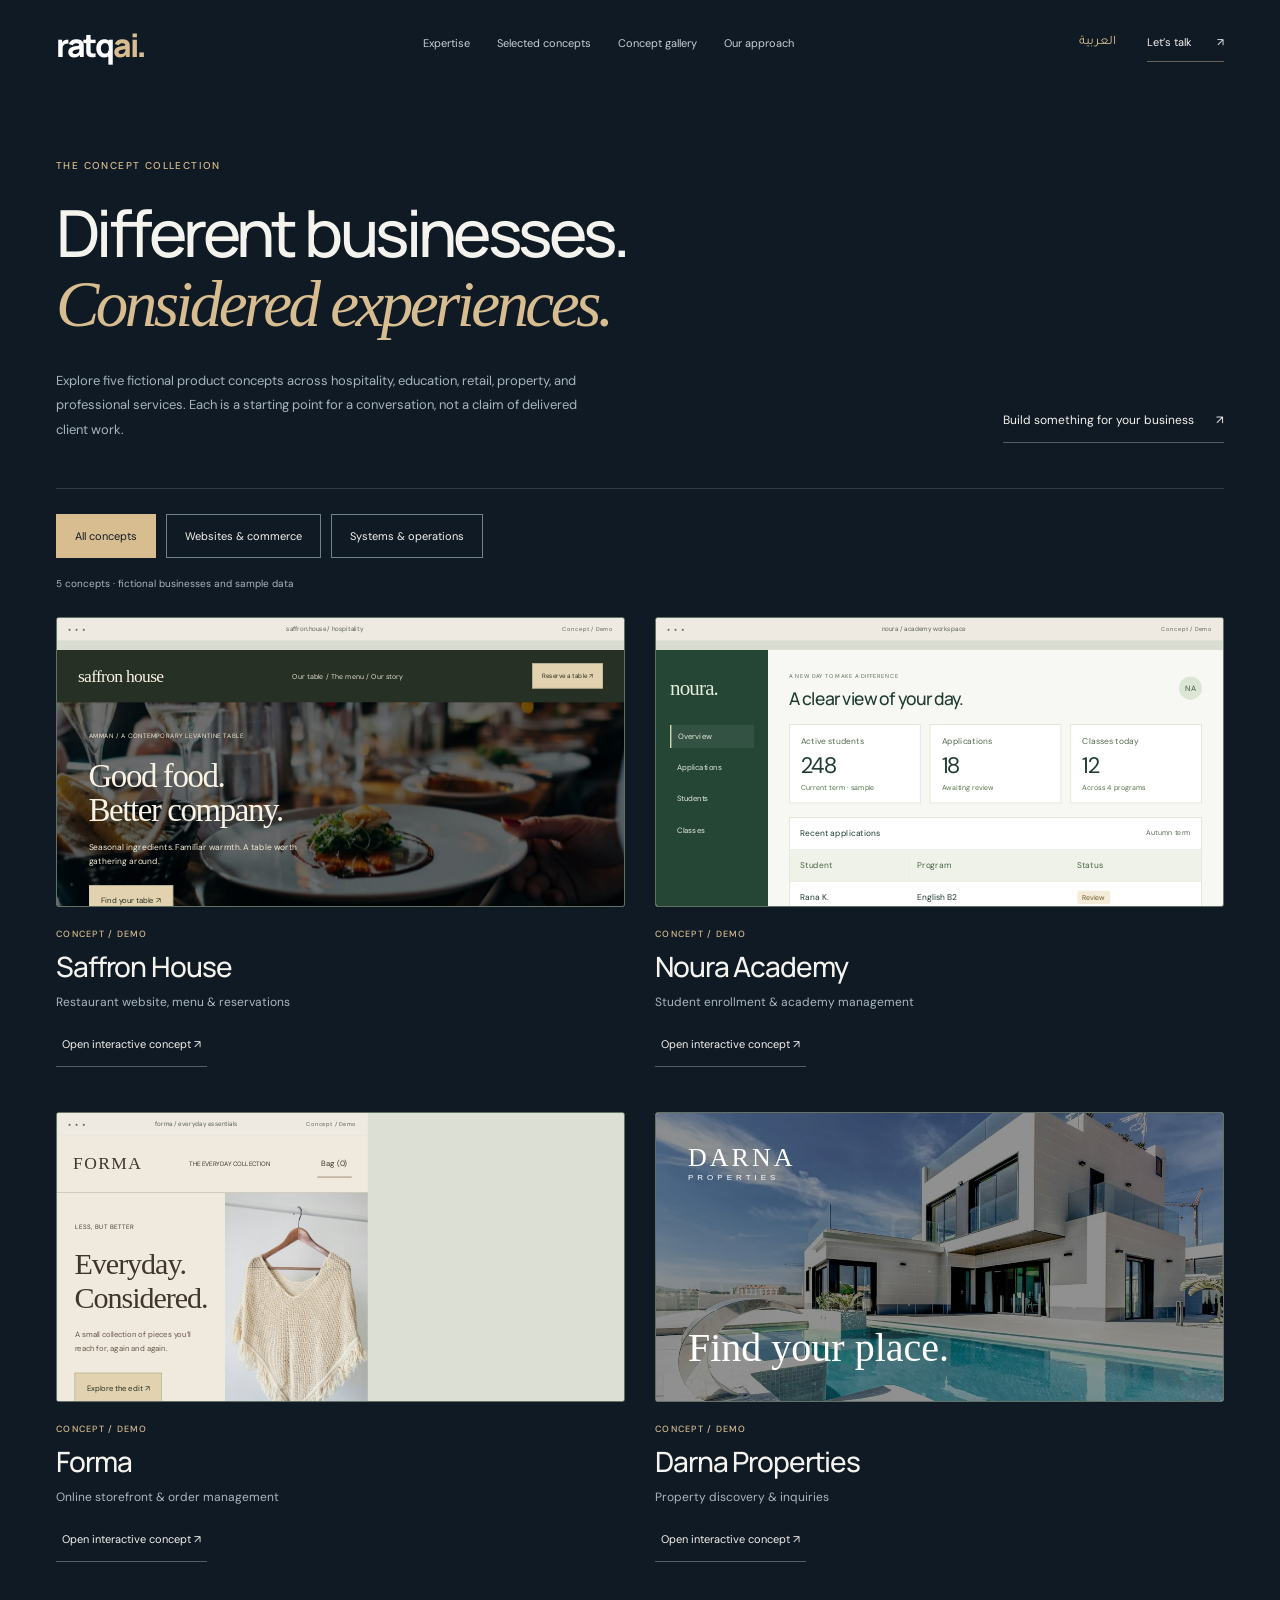
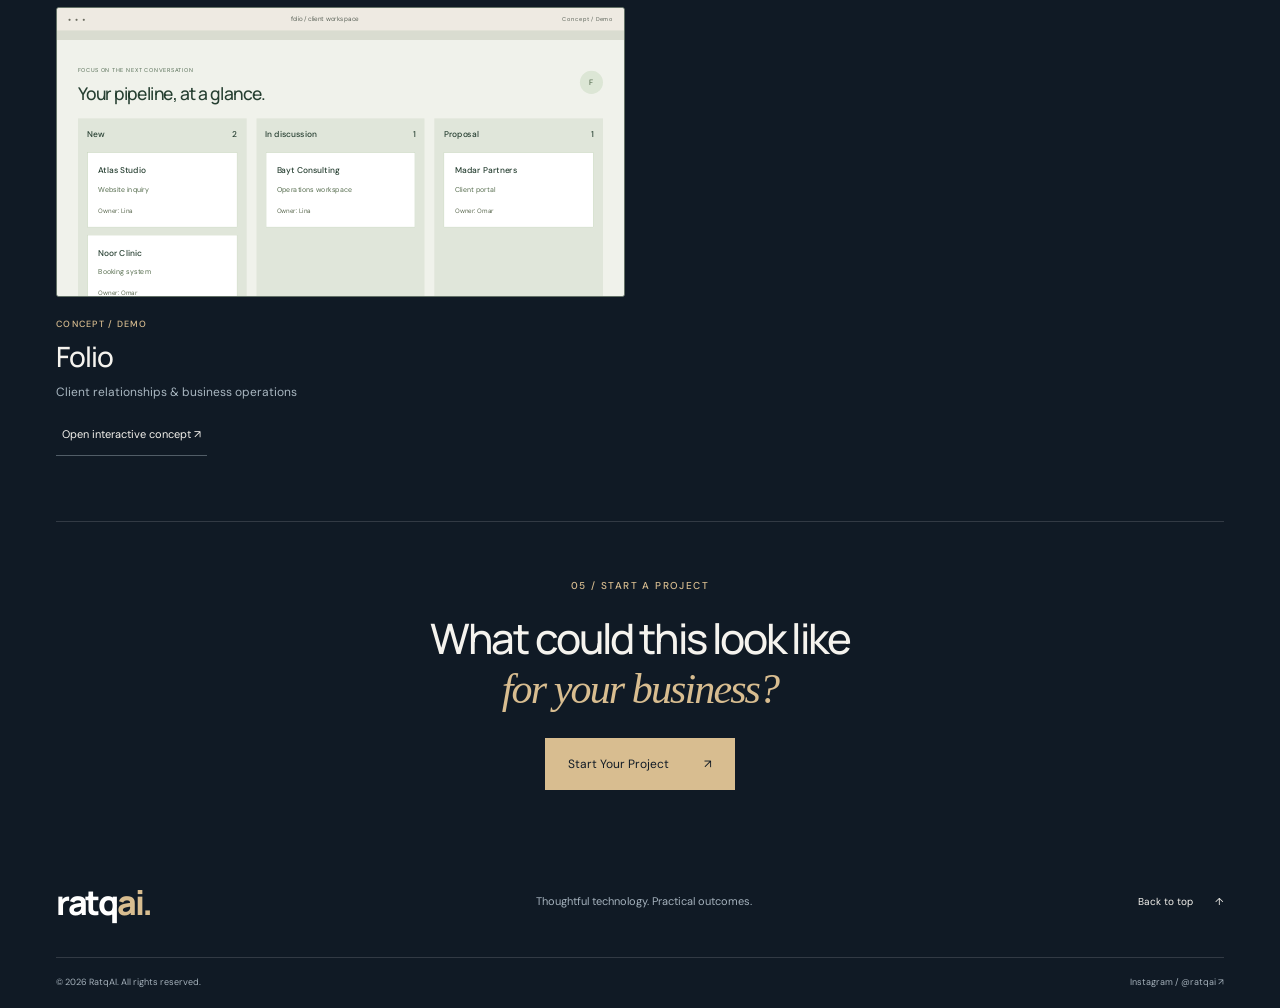
==== concepts.html @ 180bcaa7 "Refine V2 art direction with curated homepage and separate concept gallery" ====
<!doctype html>
<html lang="en">
  <head>
    <meta charset="utf-8" />
    <meta name="viewport" content="width=device-width, initial-scale=1" />
    <meta name="theme-color" content="#101a25" />
    <meta
      name="description"
      content="RatqAI is a digital solutions studio offering custom software development, professional websites, business workflow automation, and technology consulting."
    />
    <title>Concept Gallery | RatqAI</title>
    <meta name="robots" content="index, follow" />
    <link rel="canonical" href="https://ratqai.com/concepts.html" />
    <meta property="og:type" content="website" />
    <meta property="og:site_name" content="RatqAI" />
    <meta property="og:url" content="https://ratqai.com/concepts.html" />
    <meta
      property="og:title"
      content="RatqAI | Websites, Custom Software &amp; AI Automation"
    />
    <meta
      property="og:description"
      content="RatqAI is a digital solutions studio offering custom software development, professional websites, business workflow automation, and technology consulting."
    />
    <meta property="og:locale" content="en_US" />
    <meta name="twitter:card" content="summary" />
    <meta
      name="twitter:title"
      content="RatqAI | Websites, Custom Software &amp; AI Automation"
    />
    <meta
      name="twitter:description"
      content="RatqAI is a digital solutions studio offering custom software development, professional websites, business workflow automation, and technology consulting."
    />
    <script type="application/ld+json">
      {
        "@context": "https://schema.org",
        "@type": "Organization",
        "@id": "https://ratqai.com/#organization",
        "name": "RatqAI",
        "email": "hello@ratqai.com",
        "sameAs": ["https://www.instagram.com/ratqai/"],
        "url": "https://ratqai.com/",
        "description": "RatqAI is a digital solutions studio offering custom software development, professional websites, business workflow automation, and technology consulting."
      }
    </script>
    <link rel="icon" href="favicon.svg" type="image/svg+xml" />
    <link rel="preconnect" href="https://fonts.googleapis.com" />
    <link rel="preconnect" href="https://fonts.gstatic.com" crossorigin />
    <link rel="stylesheet" href="styles.css?v=30" />
  </head>
  <body data-page="concepts">
    <a class="skip-link" href="#main" data-i18n="skip">Skip to content</a>
    <header class="site-header">
      <div class="shell nav-wrap">
        <a class="wordmark" href="./" aria-label="RatqAI home" dir="ltr"
          >ratq<span>ai</span><b>.</b></a
        >
        <nav id="navigation" aria-label="Main navigation">
          <a href="./#services" data-i18n="navServices">Expertise</a
          ><a href="./#work" data-i18n="navWork">Selected concepts</a
          ><a href="concepts.html" data-i18n="navPortfolio">Concept gallery</a
          ><a href="./#approach" data-i18n="navApproach">Our approach</a>
        </nav>
        <div class="nav-actions">
          <button
            id="langToggle"
            class="language"
            type="button"
            aria-label="Switch to Arabic"
          >
            العربية</button
          ><a href="./#contact" class="nav-contact"
            ><span data-i18n="navContact">Let’s talk</span
            ><span aria-hidden="true">↗</span></a
          ><button
            id="menu-toggle"
            class="menu-toggle"
            aria-label="Toggle navigation"
            aria-expanded="false"
            aria-controls="navigation"
          >
            <span></span><span></span>
          </button>
        </div>
      </div>
    </header>
    <main id="main">
      <section class="gallery-intro shell">
        <p class="eyebrow" data-i18n="galleryLabel">THE CONCEPT COLLECTION</p>
        <h1 data-i18n="galleryTitle">
          Different businesses.<br /><em>Considered experiences.</em>
        </h1>
        <div class="gallery-intro-bottom">
          <p data-i18n="galleryCopy">
            Explore five fictional product concepts across hospitality,
            education, retail, property, and professional services. Each is a
            starting point for a conversation, not a claim of delivered client
            work.
          </p>
          <a href="./#contact" class="text-link"
            ><span data-i18n="galleryCTA"
              >Build something for your business</span
            >
            ↗</a
          >
        </div>
      </section>
      <section class="gallery-section shell">
        <div class="gallery-filters" role="group" aria-label="Filter concepts">
          <button
            class="active"
            data-gallery-filter="all"
            aria-pressed="true"
            data-i18n="filterAll"
          >
            All concepts</button
          ><button
            data-gallery-filter="websites"
            aria-pressed="false"
            data-i18n="filterWeb"
          >
            Websites & commerce</button
          ><button
            data-gallery-filter="systems"
            aria-pressed="false"
            data-i18n="filterSystems"
          >
            Systems & operations
          </button>
        </div>
        <p id="gallery-count" class="gallery-count" role="status"></p>
        <div id="concept-grid" class="concept-grid"></div>
      </section>
      <section class="gallery-contact shell">
        <p class="eyebrow" data-i18n="contactLabel">START A PROJECT</p>
        <h2 data-i18n="galleryEnd">
          What could this look like<br /><em>for your business?</em>
        </h2>
        <a class="button gold" href="./#contact"
          ><span data-i18n="heroCTA">Start Your Project</span> ↗</a
        >
      </section>
    </main>
    <footer class="footer shell">
      <div class="footer-top">
        <a class="wordmark" href="./" aria-label="RatqAI home" dir="ltr"
          >ratq<span>ai</span><b>.</b></a
        >
        <p data-i18n="footerLine">Thoughtful technology. Practical outcomes.</p>
        <a href="#main" class="text-link"
          ><span data-i18n="backTop">Back to top</span> ↑</a
        >
      </div>
      <div class="footer-bottom">
        <span
          >© <span id="year"></span> RatqAI.
          <span data-i18n="rights">All rights reserved.</span></span
        ><a
          href="https://www.instagram.com/ratqai/"
          target="_blank"
          rel="noopener noreferrer"
          dir="ltr"
          >Instagram / @ratqai ↗</a
        >
      </div>
    </footer>
    <dialog id="demo-dialog" aria-labelledby="demo-title">
      <div class="dialog-top">
        <div>
          <span class="eyebrow" data-i18n="concept">Concept / Demo</span>
          <h2 id="demo-title"></h2>
        </div>
        <button id="close-demo" class="close-demo" aria-label="Close preview">
          ×
        </button>
      </div>
      <p class="demo-notice" data-i18n="demoNotice">
        Fictional interactive preview. Nothing is sent, booked, or purchased.
      </p>
      <div id="demo-content"></div>
    </dialog>
    <div class="toast" id="toast" role="status" hidden></div>
    <script src="script.js?v=30"></script>
  </body>
</html>
---- styles.css ----
@import url("https://fonts.googleapis.com/css2?family=DM+Sans:wght@400;500;600;700&family=Manrope:wght@400;500;600;700;800&family=Tajawal:wght@400;500;600;700;800&display=swap");
:root {
  --navy: #101a25;
  --gold: #d8bd90;
  --paper: #f5f3ee;
  --ink: #23312f;
  --line: #ffffff24;
  --serif: Georgia, "Times New Roman", serif;
}
* {
  box-sizing: border-box;
}
html {
  scroll-behavior: smooth;
  scroll-padding-top: 90px;
}
body {
  margin: 0;
  background: var(--navy);
  color: var(--paper);
  font:
    14px/1.7 "DM Sans",
    Arial,
    sans-serif;
}
body.dialog-open {
  overflow: hidden;
}
a {
  color: inherit;
  text-decoration: none;
}
button,
input,
textarea,
select {
  font: inherit;
}
button {
  cursor: pointer;
  color: inherit;
  border: 0;
  background: none;
}
button:disabled {
  opacity: 0.65;
  cursor: default;
}
button,
a {
  touch-action: manipulation;
  -webkit-tap-highlight-color: transparent;
}
button:focus-visible,
a:focus-visible,
summary:focus-visible {
  outline: 2px solid var(--gold);
  outline-offset: 5px;
}
input:focus-visible,
textarea:focus-visible,
select:focus-visible {
  outline: 2px solid var(--gold);
  outline-offset: 3px;
}
img {
  display: block;
  width: 100%;
  object-fit: cover;
}
h1,
h2,
h3,
h4,
p {
  margin: 0;
}
h1,
h2,
h3 {
  font-family: Manrope, Arial, sans-serif;
  letter-spacing: -0.045em;
  font-weight: 500;
  line-height: 1.15;
}
em {
  font-family: var(--serif);
  font-weight: 400;
  color: var(--gold);
}
.shell {
  width: min(1280px, calc(100% - 112px));
  margin-inline: auto;
}
.eyebrow {
  display: block;
  font-size: 10px;
  letter-spacing: 0.14em;
  font-weight: 500;
  text-transform: uppercase;
  color: var(--gold);
}
.micro,
.sample-micro {
  font-size: 10px;
  letter-spacing: 0.09em;
  text-transform: uppercase;
}
.button {
  min-height: 52px;
  padding: 15px 22px;
  display: inline-flex;
  align-items: center;
  justify-content: space-between;
  gap: 35px;
  font-size: 12px;
  border: 1px solid transparent;
  transition:
    transform 0.3s,
    background 0.3s,
    color 0.3s;
}
.button:hover {
  transform: translateY(-2px);
}
.gold {
  background: var(--gold);
  color: var(--navy);
}
.gold:hover {
  background: #e8cfa5;
}
.outline-dark {
  border-color: #8a9289;
  color: #27362e;
}
.outline-dark:hover {
  background: #26372d;
  color: #fff;
}
.text-link {
  font-size: 12px;
  display: inline-flex;
  gap: 22px;
  align-items: center;
  border-bottom: 1px solid #a4b1ba70;
  padding-block: 10px;
  min-height: 44px;
  transition: gap 0.25s;
}
.text-link:hover {
  gap: 30px;
}
.skip-link {
  position: fixed;
  inset: 8px auto auto 10px;
  transform: translateY(-200%);
  z-index: 1000;
  background: var(--gold);
  color: var(--navy);
  padding: 10px;
}
.skip-link:focus {
  transform: none;
}
[hidden] {
  display: none !important;
}
.site-header {
  position: sticky;
  top: 0;
  z-index: 30;
  background: var(--navy);
  border-bottom: 1px solid transparent;
  transition: border-color 0.3s;
}
.scrolled .site-header {
  border-color: var(--line);
}
.nav-wrap {
  height: 86px;
  display: flex;
  align-items: center;
  justify-content: space-between;
  gap: 28px;
}
.wordmark {
  font:
    800 32px/1 Manrope,
    sans-serif;
  letter-spacing: -2.3px;
  color: #fff;
  white-space: nowrap;
}
.wordmark span,
.wordmark b {
  color: var(--gold);
}
.wordmark b {
  font-size: 37px;
}
nav {
  display: flex;
  align-items: center;
  gap: 27px;
}
nav a {
  font-size: 11px;
  min-height: 44px;
  display: flex;
  align-items: center;
  color: #c8d0d5;
  transition: color 0.2s;
}
nav a:hover {
  color: var(--gold);
}
.nav-actions {
  display: flex;
  align-items: center;
  gap: 25px;
}
.language {
  font-family: Tajawal, Arial, sans-serif;
  font-size: 13px;
  color: var(--gold);
  min-height: 44px;
}
.nav-contact {
  font-size: 11px;
  border-bottom: 1px solid #d8bd9070;
  display: flex;
  gap: 25px;
  align-items: center;
  padding-block: 9px;
}
.menu-toggle {
  display: none;
}
.hero {
  padding-top: 62px;
  display: grid;
  grid-template-columns: 1.18fr 1fr;
  gap: 45px;
  align-items: center;
}
.hero-copy {
  padding-bottom: 38px;
}
h1 {
  font-size: clamp(52px, 5.15vw, 80px);
  line-height: 1.06;
  letter-spacing: -0.055em;
}
.hero h1 {
  margin-block: 26px 27px;
}
.hero h1 em {
  letter-spacing: -0.04em;
}
.hero-description {
  max-width: 465px;
  color: #aebac3;
  font-size: 14px;
  line-height: 1.85;
}
.hero-actions {
  display: flex;
  align-items: center;
  gap: 26px;
  margin-top: 26px;
}
.hero-art {
  padding-top: 35px;
  animation: art-entry 1s 0.15s both;
}
.art-heading {
  display: flex;
  align-items: center;
  justify-content: space-between;
  gap: 20px;
  margin-bottom: 17px;
  font-size: 8px;
  letter-spacing: 0.13em;
  color: #abb6bd;
}
.sample-label {
  font-size: 9px;
  letter-spacing: 0;
  text-transform: none;
  border: 1px solid #8a9aa74a;
  padding: 3px 7px;
  white-space: nowrap;
}
.craft-browser {
  background: #eceee8;
  color: #21362d;
  border: 1px solid #51635f;
  border-radius: 7px;
  overflow: hidden;
  box-shadow: 0 28px 60px #0003;
  transform: perspective(1600px) rotateY(-4deg);
}
.craft-toolbar {
  display: flex;
  align-items: center;
  gap: 15px;
  padding: 16px 20px;
  border-bottom: 1px solid #cdd3c7;
  background: #f3f4ef;
}
.craft-toolbar > b {
  font-size: 16px;
  letter-spacing: -0.6px;
  margin-inline-end: auto;
}
.craft-toolbar > b span {
  font-size: 11px;
  font-weight: 400;
  color: #52644e;
  letter-spacing: 0;
}
.review-status {
  font-size: 9px;
  border: 1px solid #a9b7a6;
  border-radius: 20px;
  padding: 4px 9px;
}
.small-avatar {
  background: #dbe3d4;
  border-radius: 50%;
  width: 25px;
  height: 25px;
  display: grid;
  place-items: center;
  font-size: 10px;
}
.review-title {
  padding: 24px 24px 21px;
  display: flex;
  align-items: center;
  justify-content: space-between;
  gap: 10px;
}
.review-title .micro {
  font-size: 8px;
  color: #5c6e5b;
}
.review-title h2 {
  font-size: 22px;
  letter-spacing: -0.04em;
  margin-top: 7px;
}
.review-count {
  font-size: 9px;
  color: #5c6e5b;
}
.review-screen {
  margin-inline: 24px;
  background: #e5e0d5;
  border: 1px solid #c3c6b8;
}
.store-nav {
  display: flex;
  justify-content: space-between;
  align-items: center;
  padding: 12px 17px;
  border-bottom: 1px solid #c9c6b9;
  font-size: 7px;
  color: #5c574f;
}
.store-nav b {
  font-family: var(--serif);
  font-size: 19px;
  letter-spacing: 2px;
  font-weight: 400;
}
.store-composition {
  display: grid;
  grid-template-columns: 1fr 1fr;
  min-height: 250px;
}
.store-composition > div {
  padding: 30px 20px;
  display: flex;
  flex-direction: column;
  align-items: start;
}
.store-composition .micro {
  font-size: 7px;
  color: #63574d;
}
.store-composition h3 {
  font: 44px/1.08 var(--serif);
  letter-spacing: -2px;
  margin-block: 24px;
  color: #45382c;
}
.store-link {
  font-size: 8px;
  margin-top: auto;
  color: #5c5147;
}
.store-composition img {
  height: 100%;
  max-height: 300px;
  object-position: 45% center;
}
.review-footer {
  padding: 20px 24px;
  display: flex;
  justify-content: space-between;
  align-items: center;
  gap: 15px;
  font-size: 9px;
  color: #566c56;
}
.review-footer > div {
  display: flex;
  align-items: center;
  gap: 7px;
}
.review-footer .micro {
  font-size: 7px;
}
.review-dot {
  height: 5px;
  width: 5px;
  border-radius: 50%;
  background: #647b56;
}
.art-caption {
  text-align: end;
  font-size: 9px;
  color: #a2afb9;
  margin-top: 18px;
}
.hero-bottom {
  grid-column: 1/-1;
  border-top: 1px solid var(--line);
  display: flex;
  justify-content: space-between;
  gap: 25px;
  font-size: 10px;
  color: #9baab5;
  padding-block: 20px;
  margin-top: 20px;
}
.hero-bottom > span:last-child {
  font-size: 9px;
  letter-spacing: 0.08em;
}
.expertise-section {
  padding-block: 85px 95px;
  display: grid;
  grid-template-columns: 0.85fr 1.25fr;
  gap: 130px;
}
.expertise-intro h2 {
  font-size: 48px;
  margin-block: 23px;
}
.expertise-intro > p:not(.eyebrow) {
  font-size: 13px;
  color: #a4b1ba;
  max-width: 315px;
  line-height: 1.85;
}
.expertise-note {
  font-size: 10px;
  color: #93a3af;
  display: block;
  max-width: 260px;
  margin-top: 35px;
  border-inline-start: 1px solid #967e55;
  padding-inline-start: 16px;
}
.service-list {
  border-top: 1px solid var(--line);
}
.expertise-item {
  border-bottom: 1px solid var(--line);
}
.expertise-item summary {
  list-style: none;
  display: grid;
  grid-template-columns: 38px 1fr 24px;
  gap: 12px;
  align-items: center;
  padding-block: 22px;
  cursor: pointer;
  transition: color 0.2s;
  min-height: 72px;
}
.expertise-item summary::-webkit-details-marker {
  display: none;
}
.expertise-item summary:hover {
  color: var(--gold);
}
.expertise-item h3 {
  font-size: 19px;
  line-height: 1.4;
  letter-spacing: -0.025em;
}
.service-index {
  font-size: 10px;
  color: #a0adba;
}
.detail-sign {
  font-size: 20px;
  color: var(--gold);
  justify-self: end;
  transition: transform 0.3s;
}
.expertise-item[open] .detail-sign {
  transform: rotate(45deg);
}
.expertise-item > p {
  padding: 0 36px 23px 50px;
  font-size: 12px;
  line-height: 1.8;
  max-width: 520px;
  color: #abb8c1;
}
.selected-section {
  background: var(--paper);
  color: var(--ink);
  padding-block: 80px 55px;
}
.selected-section .eyebrow {
  color: #7d6241;
}
.selected-section em {
  color: #927448;
}
.section-heading {
  display: grid;
  grid-template-columns: 1.2fr 1fr;
  gap: 90px;
  align-items: end;
  margin-bottom: 45px;
}
.section-heading h2 {
  font-size: 51px;
  margin-top: 20px;
}
.heading-note {
  max-width: 360px;
  justify-self: end;
  color: #5a6964;
  font-size: 12px;
  line-height: 1.85;
}
.disclosure {
  font-size: 10px;
  color: #5d6b64;
  display: block;
  line-height: 1.7;
  margin-top: 16px;
}
.case-story {
  margin-bottom: 45px;
}
.case-display {
  padding: 30px 42px;
  background: #ddd9ce;
  overflow: hidden;
  border: 1px solid #d1cec3;
}
.dining-display {
  background: #ded8ca;
}
.case-display > .demo-browser {
  border-radius: 5px 5px 0 0;
}
.case-caption {
  display: grid;
  grid-template-columns: 1fr 1fr auto;
  gap: 45px;
  align-items: center;
  padding-block: 22px 5px;
}
.case-caption h3 {
  font-size: 26px;
  letter-spacing: -0.04em;
  margin-top: 10px;
}
.case-caption .eyebrow {
  font-size: 8px;
}
.case-caption > p {
  font-size: 12px;
  color: #5a6964;
  max-width: 330px;
  line-height: 1.8;
}
.round-link {
  display: flex;
  align-items: center;
  gap: 18px;
  min-height: 44px;
  font-size: 11px;
  white-space: nowrap;
  color: #27372f;
}
.round-link b {
  border: 1px solid #9b9f92;
  border-radius: 50%;
  height: 38px;
  width: 38px;
  display: grid;
  place-items: center;
  font-weight: 400;
  font-size: 17px;
  transition:
    transform 0.3s,
    background 0.3s;
}
.round-link:hover b {
  transform: rotate(45deg);
  background: #26382e;
  color: #fff;
}
.academy-display {
  background: #dce4dc;
}
.portfolio-bridge {
  border-top: 1px solid #c2c8bd;
  display: grid;
  grid-template-columns: 1fr auto;
  align-items: center;
  gap: 20px;
  padding-top: 30px;
  margin-top: 15px;
}
.portfolio-bridge > p {
  font-family: Manrope, sans-serif;
  font-size: 23px;
  line-height: 1.4;
  letter-spacing: -0.04em;
}
.portfolio-bridge > span {
  grid-column: 1/-1;
  font-size: 8px;
  letter-spacing: 0.12em;
  color: #596a5d;
  margin-top: 8px;
}
.why-section {
  display: grid;
  grid-template-columns: 1fr 1fr;
  gap: 120px;
  padding-block: 90px 65px;
}
.why-heading h2 {
  font-size: 45px;
  margin-block: 22px;
}
.why-heading > p:not(.eyebrow) {
  font-size: 13px;
  color: #a6b4be;
  max-width: 355px;
  line-height: 1.9;
}
.value-row {
  padding-block: 15px;
  border-bottom: 1px solid var(--line);
}
.value-row:first-child {
  padding-top: 0;
}
.value-row h3 {
  font-size: 17px;
  letter-spacing: -0.02em;
}
.value-row p {
  font-size: 11px;
  color: #a0afba;
  margin-top: 6px;
}
.process-section {
  border-top: 1px solid var(--line);
  padding-block: 35px 70px;
}
.process-heading {
  display: flex;
  align-items: center;
  justify-content: space-between;
  margin-bottom: 28px;
}
.process-heading h2 {
  font-size: 28px;
  letter-spacing: -0.04em;
}
.process-steps {
  display: grid;
  grid-template-columns: repeat(4, 1fr);
  gap: 35px;
}
.process-step {
  border-top: 1px solid #ffffff30;
  padding-top: 15px;
}
.process-step > span {
  font-size: 9px;
  color: var(--gold);
}
.process-step h3 {
  font-size: 22px;
  margin-block: 12px;
}
.process-step p {
  font-size: 11px;
  color: #a0afba;
  line-height: 1.8;
  max-width: 235px;
}
.contact-section {
  padding-block: 75px;
  background: #182530;
}
.contact-layout {
  display: grid;
  grid-template-columns: 1fr 1fr;
  gap: 130px;
}
.contact-copy h2 {
  font-size: 51px;
  margin-block: 25px;
}
.contact-copy > p:not(.eyebrow) {
  font-size: 13px;
  line-height: 1.85;
  color: #b1bec7;
  max-width: 355px;
}
.email-link {
  display: inline-flex;
  align-items: center;
  gap: 35px;
  font-size: 22px;
  letter-spacing: -0.025em;
  border-bottom: 1px solid #d8bd9070;
  padding-block: 10px;
  margin-top: 23px;
}
.email-link span {
  color: var(--gold);
}
.instagram-link {
  display: block;
  font-size: 11px;
  color: #abb9c3;
  margin-top: 20px;
}
.project-form label {
  display: flex;
  flex-direction: column;
  gap: 6px;
  font-size: 10px;
  color: #b7c2c9;
  margin-bottom: 20px;
}
.form-pair {
  display: grid;
  grid-template-columns: 1fr 1fr;
  gap: 25px;
}
.project-form input,
.project-form select,
.project-form textarea {
  font-size: 13px;
  border: 0;
  border-bottom: 1px solid #ffffff50;
  background: none;
  color: #f5f3ee;
  min-width: 0;
  width: 100%;
  border-radius: 0;
  padding: 7px 0 10px;
  resize: vertical;
}
.project-form select option {
  background: var(--navy);
}
.project-form .button {
  width: 100%;
}
.form-note {
  font-size: 10px;
  color: #adbac4;
  line-height: 1.7;
  margin-top: 13px;
}
.project-form #form-status {
  font-size: 12px;
  color: var(--gold);
  margin-top: 15px;
}
.footer-top {
  padding-block: 34px;
  display: flex;
  align-items: center;
  justify-content: space-between;
  gap: 25px;
}
.footer-top .wordmark {
  font-size: 34px;
}
.footer-top p {
  font-size: 11px;
  color: #a5b2bd;
}
.footer-top .text-link {
  font-size: 10px;
  border: 0;
}
.footer-bottom {
  display: flex;
  justify-content: space-between;
  border-top: 1px solid var(--line);
  padding-block: 17px;
  font-size: 9px;
  color: #a5b1bb;
  gap: 25px;
}
.gallery-intro {
  padding-block: 70px 45px;
}
.gallery-intro h1 {
  font-size: 65px;
  margin-block: 25px 30px;
}
.gallery-intro-bottom {
  display: flex;
  justify-content: space-between;
  align-items: flex-end;
  gap: 70px;
}
.gallery-intro-bottom p {
  font-size: 13px;
  color: #a5b4be;
  max-width: 535px;
  line-height: 1.9;
}
.gallery-intro-bottom a {
  white-space: nowrap;
}
.gallery-section {
  padding-bottom: 65px;
}
.gallery-filters {
  display: flex;
  gap: 10px;
  border-top: 1px solid var(--line);
  padding-top: 25px;
  flex-wrap: wrap;
}
.gallery-filters button {
  border: 1px solid #6f808e;
  font-size: 11px;
  padding: 10px 18px;
  min-height: 44px;
}
.gallery-filters button.active {
  background: var(--gold);
  color: var(--navy);
  border-color: var(--gold);
}
.gallery-count {
  font-size: 10px;
  color: #a8b6c0;
  margin-block: 17px 25px;
}
.concept-grid {
  display: grid;
  grid-template-columns: 1fr 1fr;
  gap: 45px 30px;
}
.concept-card {
  min-width: 0;
}
.concept-thumbnail {
  height: 290px;
  overflow: hidden;
  background: #d9dcd0;
  border: 1px solid #637167;
  border-radius: 3px;
  position: relative;
}
.concept-thumbnail > div:not(.gallery-property) {
  transform-origin: top left;
  width: 142.857%;
  transform: scale(0.7);
}
html[dir="rtl"] .concept-thumbnail > div:not(.gallery-property) {
  transform-origin: top right;
}
.concept-thumbnail .saffron-ui {
  height: 420px;
}
.concept-thumbnail .saffron-photo {
  height: 345px;
}
.concept-thumbnail .saffron-title h4 {
  font-size: 47px;
}
.concept-thumbnail .saffron-menu {
  display: none;
}
.concept-thumbnail .noura-ui {
  min-height: 400px;
}
.concept-thumbnail .retail-composition {
  padding: 0;
}
.concept-thumbnail .inventory-ui {
  display: none;
}
.concept-thumbnail .retail-ui {
  min-height: 410px;
}
.concept-thumbnail .retail-body {
  min-height: 350px;
}
.concept-card-caption {
  padding-top: 20px;
}
.concept-card-caption .eyebrow {
  font-size: 9px;
}
.concept-card-caption h2 {
  font-size: 28px;
  margin-top: 8px;
  letter-spacing: -0.04em;
}
.concept-card-caption p {
  font-size: 12px;
  color: #a9b7c1;
  margin-block: 10px;
}
.concept-card-caption button {
  font-size: 11px;
}
.gallery-property {
  height: 100%;
  position: relative;
  color: #fff;
}
.gallery-property img {
  height: 100%;
  filter: brightness(0.62);
}
.gallery-property b {
  position: absolute;
  top: 30px;
  inset-inline-start: 32px;
  font: 26px var(--serif);
  letter-spacing: 3px;
}
.gallery-property b span {
  font: 8px Arial;
  letter-spacing: 4px;
  display: block;
}
.gallery-property p {
  position: absolute;
  bottom: 30px;
  inset-inline-start: 32px;
  font: 40px var(--serif);
}
.gallery-contact {
  text-align: center;
  border-top: 1px solid var(--line);
  padding-block: 55px;
}
.gallery-contact h2 {
  font-size: 42px;
  margin-block: 20px 25px;
}
/* Purposeful, readable product UI. These are concepts, never client claims. */
.demo-browser {
  background: #eeeae2;
  color: #5a6258;
  height: 32px;
  display: flex;
  justify-content: space-between;
  align-items: center;
  gap: 15px;
  padding-inline: 16px;
  font-size: 9px;
}
.window-dots {
  font-size: 7px;
  letter-spacing: 2px;
  color: #6b6c60;
}
.concept-tag {
  font-size: 8px;
  letter-spacing: 0.08em;
}
.saffron-ui {
  background: #263024;
  color: #f9f3e5;
  overflow: hidden;
}
.saffron-site-nav {
  display: flex;
  align-items: center;
  justify-content: space-between;
  gap: 20px;
  padding: 16px 30px;
}
.sample-brand {
  font-family: var(--serif);
  font-size: 25px;
  font-weight: 400;
  letter-spacing: -0.04em;
}
.saffron-site-nav > span {
  font-size: 10px;
  color: #e1dbc9;
}
.sample-button {
  font-size: 11px;
  background: #e2d2af;
  color: #263024;
  border: 1px solid #b4b49d;
  min-height: 44px;
  padding: 11px 17px;
  display: inline-flex;
  align-items: center;
  justify-content: space-between;
  gap: 22px;
}
.saffron-site-nav .sample-button {
  min-height: 36px;
  font-size: 9px;
  padding: 7px 13px;
}
.saffron-photo {
  position: relative;
  height: 365px;
  overflow: hidden;
}
.saffron-photo > img {
  height: 100%;
  filter: brightness(0.43);
  transform: scale(1.06);
  will-change: transform;
}
.saffron-title {
  position: absolute;
  inset: 40px 45px;
  display: flex;
  flex-direction: column;
  align-items: flex-start;
}
.saffron-title .sample-micro {
  font-size: 9px;
  color: #f3e7cd;
}
.saffron-title h4 {
  font: 60px/1.04 var(--serif);
  letter-spacing: -2px;
  margin-block: 25px 18px;
}
.saffron-title p {
  font-size: 11px;
  max-width: 350px;
  line-height: 1.7;
  color: #f3ead6;
}
.saffron-title .sample-button {
  margin-top: auto;
}
.saffron-menu {
  padding: 30px 40px;
  color: #efe7d7;
}
.saffron-menu h4 {
  font: 32px var(--serif);
  margin-block: 8px 20px;
}
.menu-line {
  border-top: 1px solid #c9c7ad55;
  padding-block: 15px;
  display: flex;
  justify-content: space-between;
  gap: 25px;
  font-size: 13px;
}
.menu-line small {
  display: block;
  color: #d0d2bd;
  font-size: 10px;
}
.menu-line > b {
  font-weight: 400;
  color: #ead5ad;
}
.saffron-menu > .sample-button {
  margin-top: 18px;
}
.case-display .saffron-menu {
  display: none;
}
.noura-ui {
  background: #f7f8f3;
  color: #203c32;
  display: grid;
  grid-template-columns: 160px 1fr;
  min-height: 395px;
}
.noura-sidebar {
  display: flex;
  flex-direction: column;
  gap: 12px;
  background: #254535;
  color: #e3ebdb;
  padding: 28px 20px;
  font-size: 11px;
}
.noura-sidebar .sample-brand {
  font-size: 30px;
  margin-bottom: 16px;
}
.sidebar-item {
  padding: 7px 10px;
}
.sidebar-item.selected {
  border-inline-start: 2px solid #d1d8ad;
  background: #ffffff12;
}
.noura-sidebar small {
  font-size: 8px;
  line-height: 1.7;
  margin-top: auto;
  color: #d2ddc8;
}
.noura-main {
  padding: 25px 30px;
  min-width: 0;
}
.workspace-heading {
  display: flex;
  justify-content: space-between;
  align-items: center;
  gap: 20px;
  margin-bottom: 21px;
}
.workspace-heading .sample-micro {
  font-size: 8px;
  color: #556d55;
}
.workspace-heading h4 {
  font:
    500 25px/1.2 Manrope,
    sans-serif;
  letter-spacing: -0.04em;
  margin-top: 7px;
}
.avatar {
  width: 33px;
  height: 33px;
  border-radius: 50%;
  background: #dce6d5;
  color: #425b3d;
  font-size: 11px;
  display: grid;
  place-items: center;
  flex-shrink: 0;
}
.metric-row {
  display: grid;
  grid-template-columns: repeat(3, 1fr);
  gap: 13px;
  margin-bottom: 20px;
}
.metric {
  padding: 13px 16px;
  border: 1px solid #d7dfce;
  background: #fff;
}
.metric > span {
  display: block;
  color: #566b50;
  font-size: 10px;
}
.metric > b {
  font-weight: 400;
  font-size: 30px;
  line-height: 1.5;
  letter-spacing: -1px;
}
.metric > small {
  display: block;
  font-size: 8px;
  color: #527348;
}
.workspace-table {
  background: #fff;
  border: 1px solid #d3dec9;
}
.table-title {
  font-size: 12px;
  display: flex;
  justify-content: space-between;
  gap: 15px;
  padding: 12px 15px;
  border-bottom: 1px solid #d8e2ce;
}
.table-title > span {
  font-size: 10px;
  color: #5a6c51;
}
.sample-table {
  width: 100%;
  border-collapse: collapse;
  text-align: start;
  font-size: 11px;
}
.sample-table th {
  font-weight: 400;
  background: #eef2e9;
  color: #4d6446;
}
.sample-table th,
.sample-table td {
  text-align: start;
  padding: 11px 15px;
  border-bottom: 1px solid #e1e8d8;
}
.sample-table tr:last-child td {
  border: 0;
}
.tag {
  font-size: 9px;
  padding: 3px 7px;
  border-radius: 3px;
  background: #e7efdf;
  color: #405b36;
  white-space: nowrap;
}
.tag.pending {
  background: #f4ecd9;
  color: #6d572b;
}
.retail-composition {
  display: grid;
  grid-template-columns: 1.3fr 1fr;
  gap: 25px;
  padding: 25px;
  background: #dce0d4;
}
.retail-ui {
  background: #f0e9dd;
  color: #40372b;
  min-height: 400px;
}
.retail-nav {
  display: flex;
  justify-content: space-between;
  align-items: center;
  gap: 12px;
  padding: 19px 23px;
  font-size: 9px;
  border-bottom: 1px solid #c5c1b2;
}
.retail-nav .sample-brand {
  letter-spacing: 2px;
}
.retail-nav button {
  font-size: 11px;
  min-height: 40px;
  border-bottom: 1px solid #7a6955;
}
.retail-body {
  display: grid;
  grid-template-columns: 1fr 1fr;
  min-height: 340px;
}
.retail-body > div {
  padding: 35px 25px;
}
.retail-body .sample-micro {
  font-size: 9px;
}
.retail-body h4 {
  font: 43px/1.1 var(--serif);
  letter-spacing: -1.5px;
  margin-block: 20px;
}
.retail-body p {
  font-size: 11px;
  color: #645749;
  line-height: 1.8;
  margin-bottom: 25px;
}
.retail-body img {
  height: 100%;
  min-height: 340px;
}
.inventory-ui {
  background: #f7f8f2;
  color: #2b4130;
  padding: 25px;
}
.inventory-ui .metric-row {
  grid-template-columns: 1fr 1fr;
}
.inventory-row {
  display: flex;
  justify-content: space-between;
  align-items: center;
  gap: 15px;
  padding-block: 15px;
  border-top: 1px solid #ccd7c5;
}
.inventory-row b {
  display: block;
  font-size: 12px;
  font-weight: 500;
}
.inventory-row small {
  font-size: 10px;
  color: #586b51;
}
.stock-bar {
  width: 60px;
  height: 4px;
  background: #d4ddca;
  margin-top: 7px;
}
.stock-bar span {
  display: block;
  height: 100%;
  background: #80966e;
}
.crm-ui {
  background: #f0f2eb;
  color: #263f31;
  padding: 30px;
}
.pipeline {
  display: grid;
  grid-template-columns: repeat(3, 1fr);
  gap: 14px;
}
.pipeline-column {
  padding: 13px;
  background: #e0e6da;
  min-height: 220px;
}
.pipeline-column h5 {
  font-size: 12px;
  display: flex;
  justify-content: space-between;
  font-weight: 500;
  margin: 0 0 15px;
}
.lead-card {
  background: #fff;
  border: 1px solid #cbd7c1;
  padding: 15px;
  margin-bottom: 10px;
}
.lead-card b {
  display: block;
  font-size: 12px;
  font-weight: 500;
}
.lead-card small {
  display: block;
  font-size: 10px;
  color: #566d4e;
  margin-top: 8px;
}
.lead-card > span {
  display: block;
  font-size: 9px;
  color: #5b6950;
  margin-top: 15px;
}
.automation-note {
  display: flex;
  align-items: center;
  gap: 12px;
  padding: 15px;
  border: 1px solid #c4d2b9;
  margin-top: 20px;
  font-size: 11px;
  color: #506643;
  background: #fbfcf7;
}
.automation-note b {
  width: 25px;
  height: 25px;
  border: 1px solid #9cb18f;
  border-radius: 50%;
  display: grid;
  place-items: center;
  font-weight: 400;
  flex-shrink: 0;
}
.automation-note small {
  font-size: 10px;
}
#demo-dialog {
  width: min(1140px, 94vw);
  max-height: 91dvh;
  overflow: auto;
  border: 1px solid #c2c8b7;
  border-radius: 6px;
  padding: 0;
  color: var(--ink);
  background: var(--paper);
  box-shadow: 0 30px 120px #0008;
}
#demo-dialog::backdrop {
  background: #070f17e8;
  backdrop-filter: blur(8px);
}
.dialog-top {
  display: flex;
  justify-content: space-between;
  align-items: center;
  gap: 25px;
  padding: 20px 30px;
  background: var(--paper);
  position: sticky;
  top: 0;
  z-index: 2;
  border-bottom: 1px solid #c8cebf;
}
.dialog-top .eyebrow {
  font-size: 9px;
  color: #6c603e;
}
.dialog-top h2 {
  font-size: 25px;
  margin-top: 6px;
  letter-spacing: -0.03em;
}
.close-demo {
  width: 42px;
  height: 42px;
  flex-shrink: 0;
  font-size: 28px;
  border: 1px solid #9da88f;
}
.demo-notice {
  background: #e6eade;
  color: #4e6347;
  padding: 10px 30px;
  font-size: 11px;
}
.dialog-content {
  padding: 25px;
}
.dialog-content > .demo-frame {
  border: 1px solid #b7c3aa;
}
.demo-controls {
  background: #e6eadd;
  padding: 25px;
  margin-top: 25px;
}
.demo-controls h3 {
  font-size: 25px;
  margin-bottom: 12px;
}
.demo-controls p {
  font-size: 12px;
  color: #4e6546;
  margin-block: 8px 15px;
}
.demo-form {
  display: flex;
  align-items: flex-end;
  gap: 20px;
  flex-wrap: wrap;
}
.demo-form label {
  display: flex;
  flex-direction: column;
  gap: 7px;
  font-size: 11px;
  min-width: 0;
}
.demo-controls input,
.demo-controls select {
  border: 1px solid #a9b89a;
  border-radius: 0;
  font: inherit;
  padding: 10px;
  min-height: 44px;
  background: #fff;
  color: #2d432d;
  max-width: 100%;
  min-width: 0;
}
.demo-controls .sample-button {
  background: #29462f;
  color: #fff;
}
.demo-output {
  font-size: 12px;
  color: #3d6239;
  margin-top: 15px;
}
.demo-chips {
  display: flex;
  flex-wrap: wrap;
  gap: 8px;
  margin-block: 15px;
}
.demo-chips button {
  border: 1px solid #8c9e7b;
  padding: 9px 14px;
  min-height: 44px;
  font-size: 12px;
  color: #354e32;
}
.demo-chips button.active {
  background: #2b482f;
  color: #fff;
}
.property-demo-grid {
  display: grid;
  grid-template-columns: 1fr 1fr;
  gap: 20px;
}
.listing {
  background: #fff;
  border: 1px solid #ccd4bf;
}
.listing > img {
  height: 245px;
}
.listing > div {
  padding: 20px;
}
.listing h3 {
  font-size: 24px;
  margin-block: 8px;
}
.listing p {
  font-size: 12px;
  color: #58704b;
  margin-block: 10px;
}
.listing strong {
  font-weight: 500;
  font-size: 18px;
  color: #48633c;
}
.listing button {
  margin-top: 10px;
}
.toast {
  position: fixed;
  bottom: 20px;
  inset-inline: 20px;
  margin: auto;
  max-width: 560px;
  background: var(--paper);
  color: var(--ink);
  border: 1px solid var(--gold);
  padding: 16px 22px;
  font-size: 12px;
  z-index: 100;
  box-shadow: 0 10px 40px #0004;
}
.motion-ready .reveal {
  opacity: 0;
  transform: translateY(20px);
  transition:
    opacity 0.7s,
    transform 0.9s cubic-bezier(0.2, 0.7, 0.2, 1);
}
.motion-ready .reveal.visible {
  opacity: 1;
  transform: none;
}
.hero h1 {
  animation: headline-entry 0.85s both;
}
@keyframes headline-entry {
  from {
    opacity: 0;
    transform: translateY(20px);
  }
  to {
    opacity: 1;
    transform: none;
  }
}
@keyframes art-entry {
  from {
    opacity: 0;
    transform: translateY(35px);
  }
  to {
    opacity: 1;
    transform: none;
  }
}
html[dir="rtl"] body {
  font-family: Tajawal, Arial, sans-serif;
}
html[dir="rtl"] h1,
html[dir="rtl"] h2,
html[dir="rtl"] h3,
html[dir="rtl"] em {
  font-family: Tajawal, Arial, sans-serif;
  letter-spacing: 0;
  font-style: normal;
}
html[dir="rtl"] .hero h1 {
  font-size: clamp(52px, 5.4vw, 82px);
  line-height: 1.14;
}
html[dir="rtl"] .eyebrow,
html[dir="rtl"] .micro,
html[dir="rtl"] .sample-micro {
  letter-spacing: 0;
}
html[dir="rtl"] .craft-browser {
  transform: perspective(1600px) rotateY(4deg);
}
html[dir="rtl"] .store-composition h3,
html[dir="rtl"] .saffron-title h4,
html[dir="rtl"] .saffron-menu h4,
html[dir="rtl"] .retail-body h4 {
  font-family: Tajawal, Arial, sans-serif;
  letter-spacing: 0;
}
html[dir="rtl"] .expertise-item > p {
  padding-inline: 50px 36px;
}
html[dir="rtl"] .portfolio-bridge > p {
  font-family: Tajawal, Arial, sans-serif;
  letter-spacing: 0;
}
html[dir="rtl"] .form-note {
  font-size: 11px;
}
@media (max-width: 1150px) {
  .shell {
    width: calc(100% - 72px);
  }
  nav {
    gap: 20px;
  }
  .hero {
    gap: 32px;
    padding-top: 45px;
  }
  .hero h1 {
    font-size: 60px;
  }
  .hero-description {
    font-size: 13px;
  }
  .hero-actions {
    gap: 22px;
  }
  .hero-actions .button {
    padding: 14px 18px;
    gap: 25px;
  }
  .hero-art {
    padding-top: 20px;
  }
  .review-screen {
    margin-inline: 18px;
  }
  .review-title {
    padding-inline: 18px;
  }
  .review-title h2 {
    font-size: 19px;
  }
  .store-composition h3 {
    font-size: 38px;
  }
  .store-composition > div {
    padding: 27px 15px;
  }
  .store-composition {
    min-height: 240px;
  }
  .store-nav > span:not(:last-child) {
    display: none;
  }
  .craft-toolbar {
    padding: 13px 18px;
  }
  .review-footer {
    padding-inline: 18px;
    flex-wrap: wrap;
    gap: 7px;
  }
  .review-footer > .micro {
    display: none;
  }
  .expertise-section {
    gap: 75px;
  }
  .expertise-intro h2 {
    font-size: 43px;
  }
  .expertise-item h3 {
    font-size: 17px;
  }
  .section-heading {
    gap: 70px;
  }
  .case-display {
    padding: 25px 32px;
  }
  .saffron-title h4 {
    font-size: 54px;
  }
  .case-caption {
    gap: 30px;
  }
  .case-caption h3 {
    font-size: 24px;
  }
  .noura-ui {
    grid-template-columns: 140px 1fr;
  }
  .noura-main {
    padding: 23px;
  }
  .why-section {
    gap: 80px;
  }
  .why-heading h2 {
    font-size: 42px;
  }
  .contact-layout {
    gap: 80px;
  }
  .contact-copy h2 {
    font-size: 45px;
  }
}
@media (max-width: 900px) {
  .shell {
    width: calc(100% - 48px);
  }
  .nav-wrap {
    height: 76px;
    gap: 18px;
  }
  nav {
    gap: 16px;
  }
  nav a {
    font-size: 10px;
  }
  .nav-actions {
    gap: 18px;
  }
  .nav-contact {
    display: none;
  }
  .hero {
    grid-template-columns: 1fr 1fr;
    gap: 30px;
  }
  .hero h1 {
    font-size: 49px;
  }
  .hero .eyebrow {
    font-size: 8px;
  }
  .hero-description {
    font-size: 12px;
  }
  .hero-actions {
    gap: 15px;
    flex-wrap: wrap;
  }
  .hero-actions .text-link {
    font-size: 11px;
  }
  .hero-art {
    padding-bottom: 40px;
  }
  .art-heading > span:first-child {
    display: none;
  }
  .art-heading {
    justify-content: flex-end;
  }
  .review-title {
    padding: 18px 15px;
  }
  .review-title h2 {
    font-size: 17px;
  }
  .review-title .micro {
    font-size: 7px;
  }
  .review-count {
    display: none;
  }
  .craft-toolbar {
    padding: 11px 15px;
  }
  .craft-toolbar > b {
    font-size: 14px;
  }
  .craft-toolbar > b span {
    display: none;
  }
  .review-status {
    font-size: 8px;
  }
  .small-avatar {
    width: 21px;
    height: 21px;
  }
  .review-screen {
    margin-inline: 15px;
  }
  .store-composition {
    grid-template-columns: 1fr 0.8fr;
    min-height: 220px;
  }
  .store-composition > div {
    padding: 25px 12px;
  }
  .store-composition .micro {
    font-size: 6px;
  }
  .store-composition h3 {
    font-size: 31px;
  }
  .store-link {
    font-size: 7px;
  }
  .review-footer {
    padding: 15px;
    font-size: 8px;
  }
  .art-caption {
    font-size: 8px;
  }
  .hero-bottom {
    font-size: 9px;
    margin-top: 0;
  }
  .hero-bottom > span:last-child {
    font-size: 8px;
  }
  .expertise-section {
    gap: 45px;
    padding-block: 65px;
  }
  .expertise-intro h2 {
    font-size: 38px;
  }
  .expertise-intro > p:not(.eyebrow) {
    font-size: 12px;
  }
  .expertise-item summary {
    grid-template-columns: 25px 1fr 20px;
    gap: 10px;
    padding-block: 18px;
    min-height: 67px;
  }
  .expertise-item h3 {
    font-size: 16px;
  }
  .expertise-item > p {
    padding-inline: 35px 20px;
    font-size: 11px;
  }
  .section-heading {
    gap: 35px;
  }
  .section-heading h2 {
    font-size: 42px;
  }
  .case-display {
    padding: 20px;
  }
  .saffron-site-nav {
    padding: 15px 24px;
  }
  .saffron-site-nav > span {
    display: none;
  }
  .saffron-photo {
    height: 350px;
  }
  .saffron-title {
    inset: 35px;
  }
  .saffron-title h4 {
    font-size: 51px;
  }
  .case-caption {
    grid-template-columns: 1fr 1fr;
    gap: 15px 30px;
  }
  .case-caption .round-link {
    grid-column: 2;
    justify-self: end;
    grid-row: 1;
  }
  .case-caption > p {
    grid-column: 1/-1;
    max-width: 500px;
  }
  .noura-ui {
    grid-template-columns: 100px 1fr;
  }
  .noura-sidebar {
    padding: 22px 10px;
    font-size: 10px;
  }
  .noura-sidebar .sample-brand {
    font-size: 26px;
  }
  .noura-sidebar small {
    font-size: 7px;
  }
  .noura-main {
    padding: 20px;
  }
  .workspace-heading h4 {
    font-size: 22px;
  }
  .workspace-heading .sample-micro {
    font-size: 7px;
  }
  .metric {
    padding: 12px;
  }
  .metric > span {
    font-size: 9px;
  }
  .metric > b {
    font-size: 26px;
  }
  .metric > small {
    font-size: 8px;
  }
  .sample-table th,
  .sample-table td {
    padding: 11px;
    font-size: 10px;
  }
  .academy-bottom span {
    font-size: 9px;
  }
  .why-section {
    gap: 40px;
    padding-block: 65px;
  }
  .why-heading h2 {
    font-size: 36px;
  }
  .why-heading > p:not(.eyebrow) {
    font-size: 12px;
  }
  .value-row h3 {
    font-size: 15px;
  }
  .process-heading h2 {
    font-size: 25px;
  }
  .process-steps {
    gap: 22px;
  }
  .process-step h3 {
    font-size: 21px;
  }
  .contact-layout {
    gap: 40px;
  }
  .contact-copy h2 {
    font-size: 40px;
  }
  .contact-copy > p:not(.eyebrow) {
    font-size: 12px;
  }
  .email-link {
    font-size: 19px;
  }
  .form-pair {
    gap: 18px;
  }
  .contact-section {
    padding-block: 65px;
  }
  .gallery-intro h1 {
    font-size: 55px;
  }
  .gallery-intro-bottom {
    gap: 35px;
  }
  .gallery-intro-bottom a {
    font-size: 11px;
    white-space: normal;
  }
  .concept-grid {
    gap: 35px 22px;
  }
  .concept-thumbnail {
    height: 245px;
  }
  .concept-thumbnail > div:not(.gallery-property) {
    width: 181.8%;
    transform: scale(0.55);
  }
  .concept-card-caption h2 {
    font-size: 25px;
  }
  .retail-composition {
    grid-template-columns: 1fr;
    gap: 20px;
  }
  .retail-body {
    min-height: 320px;
  }
  .inventory-ui .metric-row {
    grid-template-columns: 1fr 1fr;
  }
  .pipeline {
    gap: 10px;
  }
  .pipeline-column {
    padding: 10px;
  }
  .lead-card {
    padding: 12px;
  }
  .lead-card b {
    font-size: 11px;
  }
}
@media (max-width: 650px) {
  .shell {
    width: calc(100% - 40px);
  }
  html {
    scroll-padding-top: 78px;
  }
  .nav-wrap {
    height: 72px;
  }
  .wordmark {
    font-size: 30px;
  }
  .nav-actions {
    gap: 22px;
  }
  .menu-toggle {
    display: flex;
    flex-direction: column;
    gap: 6px;
    width: 25px;
    min-height: 44px;
    justify-content: center;
    padding: 0;
  }
  .menu-toggle span {
    height: 1px;
    width: 23px;
    background: var(--gold);
    transition: transform 0.25s;
  }
  .menu-toggle[aria-expanded="true"] span:first-child {
    transform: translateY(3.5px) rotate(45deg);
  }
  .menu-toggle[aria-expanded="true"] span:last-child {
    transform: translateY(-3.5px) rotate(-45deg);
  }
  nav {
    display: none;
    position: absolute;
    top: 72px;
    inset-inline: 0;
    background: var(--navy);
    padding: 18px 20px;
    border-bottom: 1px solid var(--line);
    flex-direction: column;
    align-items: flex-start;
    gap: 8px;
  }
  nav.is-open {
    display: flex;
  }
  nav a {
    font-size: 15px;
    min-height: 44px;
  }
  .hero {
    grid-template-columns: 1fr;
    gap: 34px;
    padding-top: 32px;
  }
  .hero-copy {
    padding: 0;
  }
  .hero .eyebrow {
    font-size: 8px;
  }
  .hero h1 {
    font-size: clamp(44px, 11vw, 67px);
    line-height: 1.08;
    margin-block: 22px;
  }
  .hero-description {
    font-size: 13px;
    max-width: 400px;
    line-height: 1.8;
  }
  .hero-actions {
    gap: 22px;
    margin-top: 25px;
    flex-wrap: nowrap;
  }
  .hero-actions .button {
    font-size: 11px;
    gap: 25px;
    min-height: 50px;
  }
  .hero-actions .text-link {
    font-size: 11px;
    gap: 12px;
  }
  .hero-art {
    padding: 0 4px 0;
  }
  .art-heading {
    margin-bottom: 13px;
    justify-content: space-between;
  }
  .art-heading > span:first-child {
    display: inline;
    font-size: 7px;
  }
  .sample-label {
    font-size: 8px;
  }
  .craft-browser {
    transform: none;
    border-radius: 5px;
  }
  .craft-toolbar {
    padding: 11px 16px;
  }
  .craft-toolbar > b {
    font-size: 14px;
  }
  .craft-toolbar > b span {
    display: inline;
    font-size: 10px;
  }
  .review-title {
    padding: 18px;
  }
  .review-title .micro {
    font-size: 7px;
  }
  .review-title h2 {
    font-size: 20px;
  }
  .review-count {
    display: inline;
    font-size: 8px;
  }
  .review-screen {
    margin-inline: 18px;
  }
  .store-nav {
    padding: 10px 14px;
  }
  .store-nav b {
    font-size: 18px;
  }
  .store-composition {
    min-height: 205px;
    grid-template-columns: 1fr 1fr;
  }
  .store-composition > div {
    padding: 25px 16px;
  }
  .store-composition h3 {
    font-size: 36px;
    margin-block: 22px;
  }
  .store-composition .micro {
    font-size: 6px;
  }
  .store-link {
    font-size: 8px;
  }
  .review-footer {
    padding: 16px 18px;
    font-size: 8px;
  }
  .art-caption {
    font-size: 8px;
  }
  .hero-bottom {
    grid-column: 1;
    flex-direction: column;
    gap: 6px;
    padding-block: 17px;
    margin-top: 0;
    font-size: 9px;
  }
  .hero-bottom > span:last-child {
    font-size: 8px;
  }
  .expertise-section {
    grid-template-columns: 1fr;
    gap: 30px;
    padding-block: 55px;
  }
  .expertise-intro h2 {
    font-size: 39px;
    margin-block: 18px;
  }
  .expertise-intro > p:not(.eyebrow) {
    max-width: 100%;
    font-size: 13px;
  }
  .expertise-note {
    display: none;
  }
  .expertise-item summary {
    padding-block: 17px;
    min-height: 68px;
    grid-template-columns: 27px 1fr 20px;
    gap: 12px;
  }
  .expertise-item h3 {
    font-size: 17px;
  }
  .expertise-item > p {
    font-size: 12px;
    padding-inline: 39px 10px;
  }
  .selected-section {
    padding-block: 55px 40px;
  }
  .section-heading {
    grid-template-columns: 1fr;
    gap: 20px;
    margin-bottom: 30px;
  }
  .section-heading h2 {
    font-size: 38px;
    margin-top: 18px;
  }
  .heading-note {
    justify-self: start;
    max-width: 100%;
    font-size: 12px;
  }
  .disclosure {
    font-size: 10px;
    margin-top: 10px;
  }
  .case-story {
    margin-bottom: 35px;
  }
  .case-display {
    padding: 11px;
  }
  .demo-browser {
    height: 28px;
    padding-inline: 10px;
    font-size: 7px;
    gap: 8px;
  }
  .concept-tag {
    font-size: 7px;
  }
  .saffron-site-nav {
    padding: 12px 15px;
    gap: 10px;
  }
  .saffron-site-nav .sample-brand {
    font-size: 20px;
  }
  .saffron-site-nav .sample-button {
    font-size: 8px;
    padding: 5px 9px;
    min-height: 32px;
    gap: 8px;
  }
  .saffron-photo {
    height: 305px;
  }
  .saffron-title {
    inset: 28px 23px;
  }
  .saffron-title .sample-micro {
    font-size: 7px;
    letter-spacing: 0.06em;
  }
  .saffron-title h4 {
    font-size: 43px;
    margin-block: 25px 15px;
  }
  .saffron-title p {
    font-size: 10px;
    max-width: 230px;
    line-height: 1.7;
  }
  .saffron-title .sample-button {
    min-height: 39px;
    font-size: 10px;
    padding: 9px 13px;
  }
  .saffron-menu {
    padding: 25px 20px;
  }
  .saffron-menu h4 {
    font-size: 29px;
  }
  .menu-line {
    font-size: 12px;
  }
  .menu-line small {
    font-size: 10px;
  }
  .case-caption {
    gap: 12px;
    grid-template-columns: 1fr auto;
    padding-top: 18px;
  }
  .case-caption h3 {
    font-size: 25px;
    margin-top: 8px;
  }
  .case-caption .eyebrow {
    font-size: 7px;
    letter-spacing: 0.04em;
    max-width: 220px;
  }
  .case-caption .round-link {
    grid-column: 2;
    grid-row: 1;
    gap: 0;
  }
  .round-link > span {
    display: none;
  }
  .round-link > b {
    height: 36px;
    width: 36px;
    font-size: 17px;
  }
  .case-caption > p {
    grid-column: 1/-1;
    font-size: 12px;
    margin-top: 2px;
    max-width: 100%;
    line-height: 1.8;
  }
  .noura-ui {
    grid-template-columns: 1fr;
    min-height: 0;
  }
  .noura-sidebar {
    display: none;
  }
  .noura-main {
    padding: 20px 14px;
  }
  .workspace-heading {
    margin-bottom: 18px;
    gap: 12px;
  }
  .workspace-heading h4 {
    font-size: 20px;
  }
  .workspace-heading .sample-micro {
    font-size: 7px;
  }
  .avatar {
    width: 28px;
    height: 28px;
    font-size: 9px;
  }
  .metric-row {
    gap: 7px;
    margin-bottom: 18px;
  }
  .metric {
    padding: 11px 8px;
  }
  .metric > span {
    font-size: 8px;
  }
  .metric > b {
    font-size: 26px;
  }
  .metric > small {
    font-size: 7px;
    line-height: 1.5;
  }
  .table-title {
    font-size: 10px;
    padding: 11px;
  }
  .table-title > span {
    font-size: 8px;
  }
  .sample-table th,
  .sample-table td {
    padding: 11px 7px;
    font-size: 9px;
  }
  .tag {
    font-size: 8px;
    padding: 3px 5px;
  }
  .academy-bottom {
    margin-top: 15px;
    gap: 10px;
  }
  .academy-bottom img {
    width: 42px;
    height: 38px;
  }
  .academy-bottom b {
    font-size: 9px;
  }
  .academy-bottom span {
    font-size: 8px;
    line-height: 1.6;
  }
  .portfolio-bridge {
    grid-template-columns: 1fr;
    gap: 20px;
    padding-top: 25px;
  }
  .portfolio-bridge > p {
    font-size: 23px;
  }
  .portfolio-bridge .button {
    justify-self: start;
    font-size: 11px;
  }
  .portfolio-bridge > span {
    font-size: 7px;
    margin: 0;
    line-height: 1.8;
    letter-spacing: 0.05em;
  }
  .why-section {
    grid-template-columns: 1fr;
    gap: 30px;
    padding-block: 55px 40px;
  }
  .why-heading h2 {
    font-size: 36px;
    margin-block: 20px;
  }
  .why-heading > p:not(.eyebrow) {
    font-size: 13px;
    max-width: 100%;
  }
  .value-row {
    padding-block: 15px;
  }
  .value-row h3 {
    font-size: 17px;
  }
  .value-row p {
    font-size: 12px;
  }
  .process-section {
    padding-block: 30px 50px;
  }
  .process-heading {
    display: block;
    margin-bottom: 25px;
  }
  .process-heading h2 {
    font-size: 28px;
    margin-top: 16px;
  }
  .process-steps {
    grid-template-columns: 1fr 1fr;
    gap: 25px 22px;
  }
  .process-step h3 {
    font-size: 22px;
    margin-block: 12px;
  }
  .process-step p {
    font-size: 11px;
    line-height: 1.8;
  }
  .contact-section {
    padding-block: 55px;
  }
  .contact-layout {
    grid-template-columns: 1fr;
    gap: 35px;
  }
  .contact-copy h2 {
    font-size: 41px;
    margin-block: 20px;
  }
  .contact-copy > p:not(.eyebrow) {
    font-size: 13px;
    max-width: 100%;
  }
  .email-link {
    font-size: 23px;
    gap: 30px;
    margin-top: 16px;
  }
  .instagram-link {
    font-size: 11px;
    margin-top: 16px;
  }
  .project-form label {
    font-size: 11px;
    margin-bottom: 20px;
  }
  .form-pair {
    gap: 20px;
  }
  .project-form select {
    font-size: 12px;
  }
  .form-note {
    font-size: 10px;
    line-height: 1.8;
  }
  .footer-top {
    padding-block: 28px;
    gap: 20px;
    flex-wrap: wrap;
  }
  .footer-top p {
    font-size: 10px;
    max-width: 140px;
  }
  .footer-top .text-link {
    display: none;
  }
  .footer-bottom {
    font-size: 8px;
    gap: 20px;
  }
  .gallery-intro {
    padding-block: 40px 30px;
  }
  .gallery-intro h1 {
    font-size: 40px;
    line-height: 1.15;
    margin-block: 20px;
  }
  .gallery-intro-bottom {
    display: block;
  }
  .gallery-intro-bottom p {
    font-size: 12px;
  }
  .gallery-intro-bottom a {
    font-size: 11px;
    margin-top: 15px;
  }
  .gallery-filters {
    gap: 8px;
    padding-top: 22px;
  }
  .gallery-filters button {
    font-size: 10px;
    padding: 9px 12px;
  }
  .gallery-count {
    font-size: 9px;
  }
  .concept-grid {
    grid-template-columns: 1fr;
    gap: 35px;
  }
  .concept-thumbnail {
    height: 275px;
  }
  .concept-thumbnail > div:not(.gallery-property) {
    width: 166.66%;
    transform: scale(0.6);
  }
  .concept-thumbnail .noura-ui {
    grid-template-columns: 90px 1fr;
  }
  .concept-thumbnail .noura-sidebar {
    display: flex;
    width: auto;
    padding: 20px 10px;
  }
  .concept-thumbnail .noura-main {
    padding: 20px;
  }
  .concept-thumbnail .noura-ui .metric > span {
    font-size: 10px;
  }
  .concept-thumbnail .sample-table th,
  .concept-thumbnail .sample-table td {
    font-size: 11px;
  }
  .concept-thumbnail .workspace-heading h4 {
    font-size: 23px;
  }
  .concept-card-caption h2 {
    font-size: 28px;
  }
  .gallery-contact {
    padding-block: 40px;
  }
  .gallery-contact h2 {
    font-size: 33px;
  }
  .gallery-section {
    padding-bottom: 45px;
  }
  .dialog-top {
    padding: 16px 18px;
    gap: 15px;
  }
  .dialog-top h2 {
    font-size: 22px;
  }
  .dialog-top .eyebrow {
    font-size: 8px;
  }
  .close-demo {
    width: 38px;
    height: 38px;
    font-size: 25px;
  }
  .demo-notice {
    padding: 11px 18px;
    font-size: 10px;
  }
  .dialog-content {
    padding: 12px;
  }
  .dialog-content .saffron-photo {
    height: 310px;
  }
  .dialog-content .saffron-title h4 {
    font-size: 40px;
  }
  .demo-controls {
    padding: 20px 17px;
    margin-top: 20px;
  }
  .demo-controls h3 {
    font-size: 23px;
  }
  .demo-controls p {
    font-size: 12px;
  }
  .demo-form {
    display: grid;
    grid-template-columns: 1fr;
    gap: 15px;
  }
  .demo-form label {
    width: 100%;
  }
  .demo-controls input,
  .demo-controls select {
    width: 100%;
  }
  .retail-composition {
    padding: 12px;
    gap: 18px;
  }
  .retail-nav {
    padding: 15px;
    font-size: 8px;
  }
  .retail-nav .sample-brand {
    font-size: 23px;
  }
  .retail-body > div {
    padding: 30px 16px;
  }
  .retail-body h4 {
    font-size: 35px;
  }
  .retail-body .sample-micro {
    font-size: 7px;
  }
  .retail-body p {
    font-size: 10px;
  }
  .retail-body img {
    min-height: 310px;
  }
  .retail-body .sample-button {
    font-size: 9px;
    padding: 9px 10px;
    gap: 10px;
  }
  .inventory-ui {
    padding: 20px;
  }
  .crm-ui {
    padding: 20px 12px;
  }
  .pipeline {
    gap: 7px;
  }
  .pipeline-column {
    padding: 7px;
    min-height: 190px;
  }
  .pipeline-column h5 {
    font-size: 9px;
    margin-bottom: 10px;
  }
  .lead-card {
    padding: 12px 7px;
  }
  .lead-card b {
    font-size: 9px;
  }
  .lead-card small {
    font-size: 8px;
  }
  .lead-card > span {
    font-size: 8px;
  }
  .automation-note {
    font-size: 10px;
    padding: 12px;
    gap: 9px;
  }
  .automation-note small {
    font-size: 9px;
  }
  .property-demo-grid {
    grid-template-columns: 1fr;
  }
  .listing > img {
    height: 220px;
  }
  html[dir="rtl"] .hero h1 {
    font-size: clamp(45px, 11.8vw, 65px);
    line-height: 1.16;
  }
  html[dir="rtl"] .hero-actions .button,
  html[dir="rtl"] .hero-actions .text-link {
    font-size: 12px;
  }
  html[dir="rtl"] .store-composition h3 {
    font-size: 36px;
  }
  html[dir="rtl"] .saffron-title h4 {
    font-size: 43px;
  }
  html[dir="rtl"] .section-heading h2 {
    font-size: 38px;
  }
  html[dir="rtl"] .expertise-item > p {
    padding-inline: 39px 10px;
  }
}
@media (prefers-reduced-motion: reduce) {
  html {
    scroll-behavior: auto;
  }
  *,
  *:before,
  *:after {
    animation: none !important;
    transition: none !important;
    scroll-behavior: auto !important;
  }
  .motion-ready .reveal {
    opacity: 1;
    transform: none;
  }
  .craft-browser {
    transform: none !important;
  }
  .saffron-photo > img {
    transform: none !important;
    will-change: auto;
  }
}
/* The primary product screens carry usable type, not screenshot-sized placeholder text. */
.metric > span {
  font-size: 12px;
}
.metric > small {
  font-size: 10px;
}
.metric > b {
  font-size: 32px;
}
.sample-table {
  font-size: 12px;
}
.sample-table th,
.sample-table td {
  font-size: 12px;
  padding: 12px 15px;
}
.tag {
  font-size: 10px;
}
.academy-next {
  display: flex;
  align-items: center;
  gap: 14px;
  border-top: 1px solid #cbd5bf;
  margin-top: 18px;
  padding-top: 15px;
}
.academy-next small {
  font-size: 9px;
  color: #4b6443;
  display: block;
}
.academy-next b {
  font-size: 12px;
  font-weight: 500;
  display: block;
  margin-top: 3px;
}
.academy-next > span:last-child {
  margin-inline-start: auto;
  font-size: 10px;
  color: #51694a;
}
.next-icon {
  font-size: 25px;
  color: #667b59;
}
.noura-main {
  padding-block: 24px;
}
.case-display .noura-sidebar small {
  font-size: 9px;
}
.saffron-title p {
  font-size: 12px;
}
@media (max-width: 650px) {
  .metric > span {
    font-size: 9px;
  }
  .metric > small {
    font-size: 8px;
  }
  .metric > b {
    font-size: 26px;
  }
  .sample-table th,
  .sample-table td {
    font-size: 10px;
    padding: 11px 7px;
  }
  .tag {
    font-size: 8px;
  }
  .academy-next {
    gap: 10px;
    flex-wrap: wrap;
  }
  .academy-next small {
    font-size: 8px;
  }
  .academy-next b {
    font-size: 10px;
  }
  .academy-next > span:last-child {
    font-size: 9px;
    margin-inline-start: 0;
  }
  .next-icon {
    display: none;
  }
  .saffron-title p {
    font-size: 10px;
  }
}
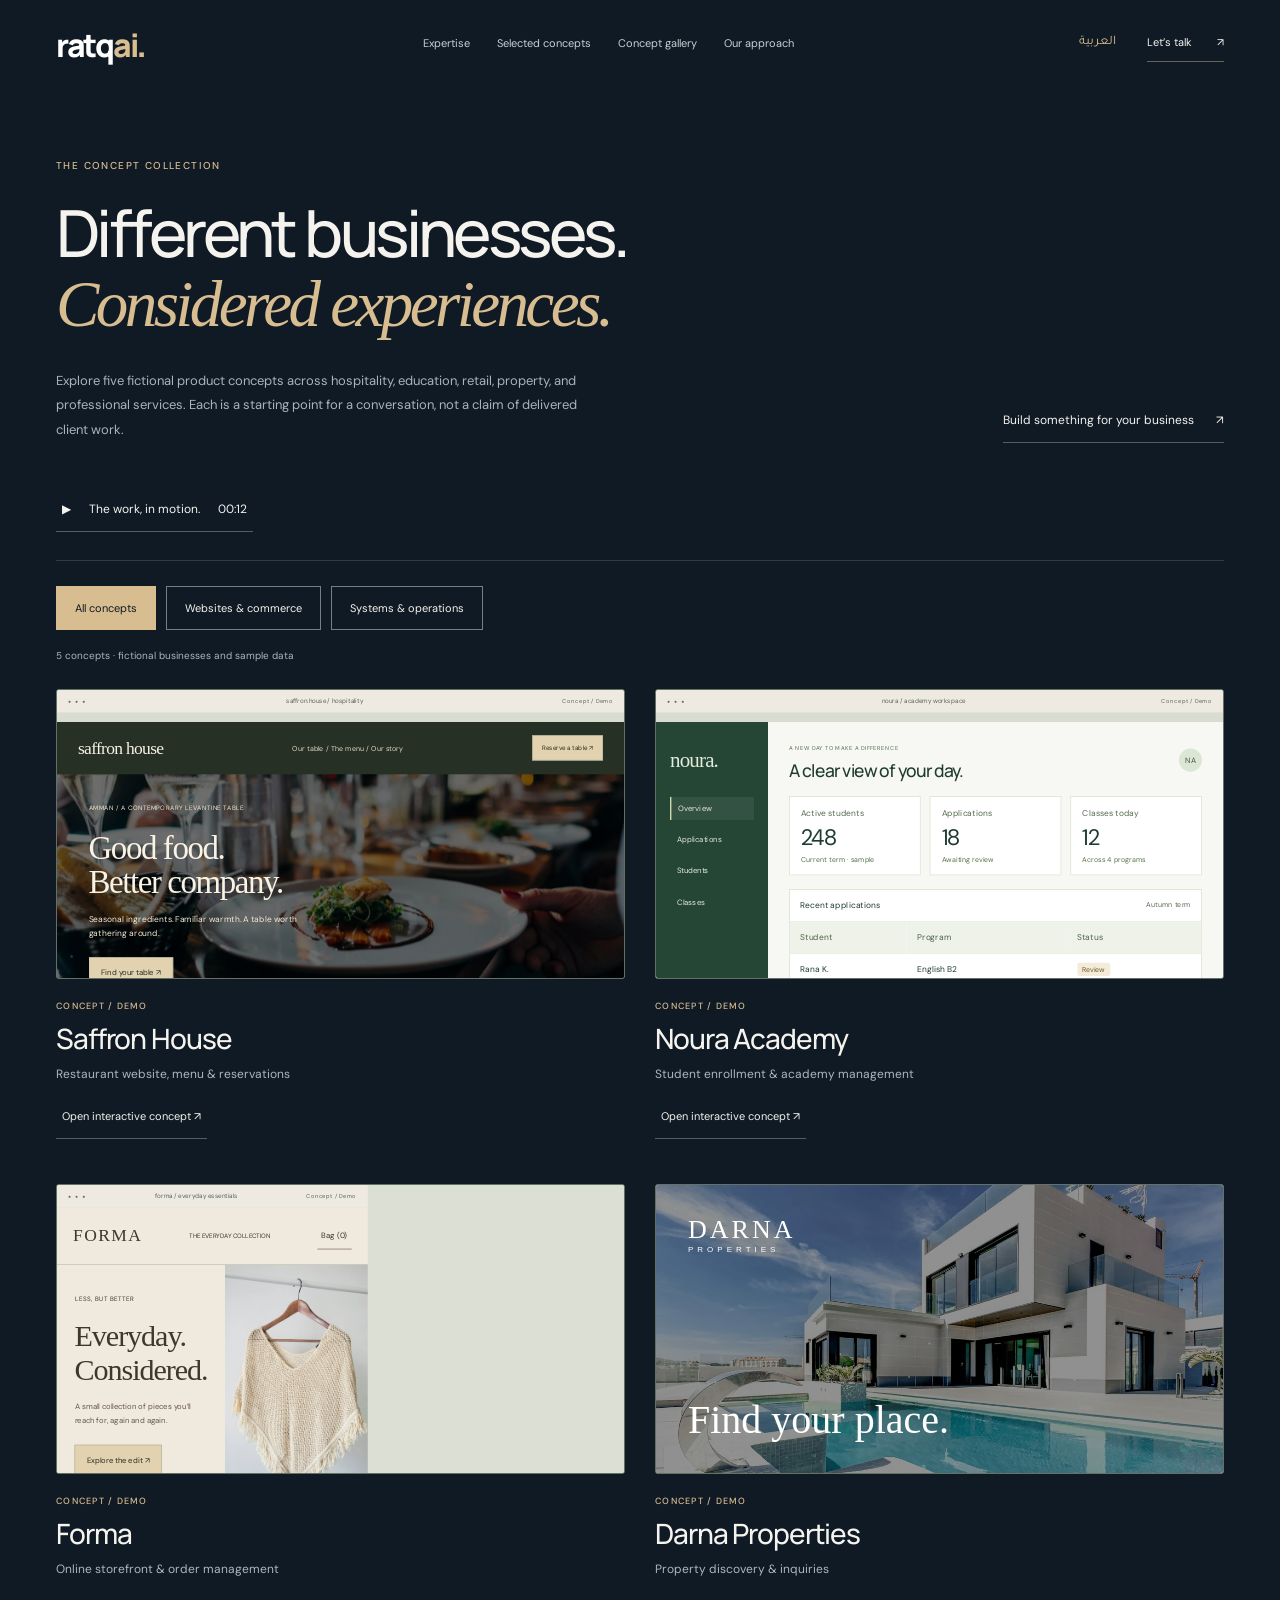
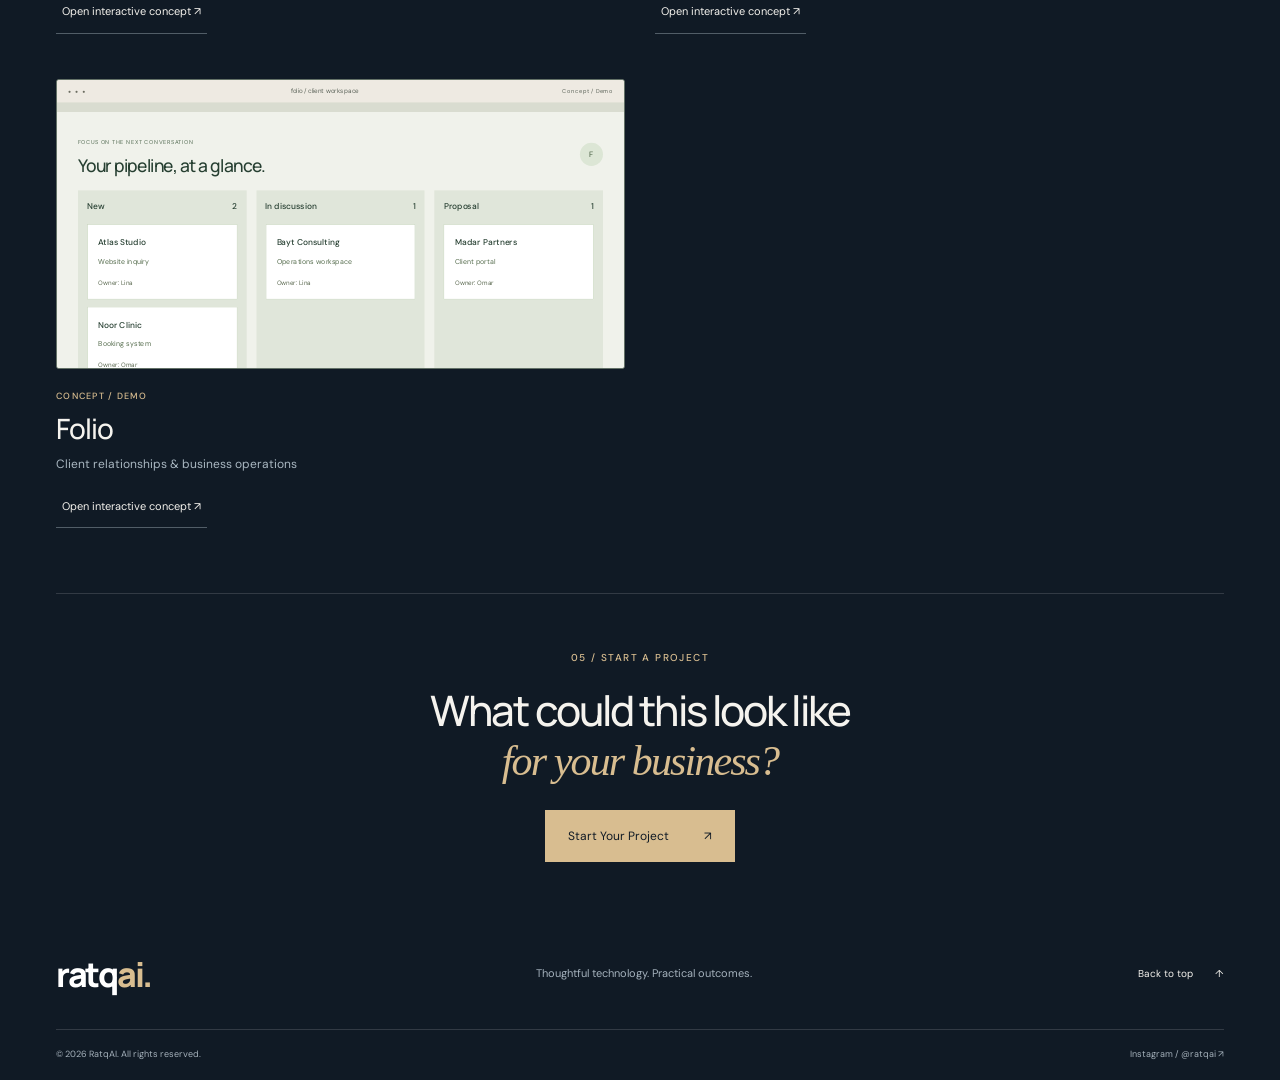
==== commit 85014448: "Add cinematic video hero and bilingual concept films" ====
--- a/concepts.html
+++ b/concepts.html
@@ -47,7 +47,7 @@
     <link rel="icon" href="favicon.svg" type="image/svg+xml" />
     <link rel="preconnect" href="https://fonts.googleapis.com" />
     <link rel="preconnect" href="https://fonts.gstatic.com" crossorigin />
-    <link rel="stylesheet" href="styles.css?v=30" />
+    <link rel="stylesheet" href="styles.css?v=31" />
   </head>
   <body data-page="concepts">
     <a class="skip-link" href="#main" data-i18n="skip">Skip to content</a>
@@ -106,6 +106,13 @@
           >
         </div>
       </section>
+      <div class="shell gallery-reel">
+        <button class="text-link" data-reel>
+          <span aria-hidden="true">▶</span
+          ><span data-motion-copy="reelLaunch">The work, in motion.</span
+          ><span>00:12</span>
+        </button>
+      </div>
       <section class="gallery-section shell">
         <div class="gallery-filters" role="group" aria-label="Filter concepts">
           <button
@@ -180,7 +187,40 @@
       </p>
       <div id="demo-content"></div>
     </dialog>
+    <dialog id="film-dialog" class="film-dialog" aria-labelledby="film-title">
+      <div class="film-dialog-top">
+        <div>
+          <span class="eyebrow" data-motion-copy="reelEyebrow"
+            >A GLIMPSE OF THE POSSIBILITIES</span
+          >
+          <h2 id="film-title" data-motion-copy="reelTitle">
+            The concept reel.
+          </h2>
+        </div>
+        <button id="close-film" class="close-demo" aria-label="Close film">
+          ×
+        </button>
+      </div>
+      <video
+        id="concept-film"
+        controls
+        muted
+        playsinline
+        preload="none"
+        poster="assets/reel-poster-en.webp"
+      ></video>
+      <div class="film-caption">
+        <p data-motion-copy="reelDescription">
+          A visual study of Saffron House, Noura Academy, and Forma. Fictional
+          Concept / Demo interfaces, not client work.
+        </p>
+        <a href="concepts.html" data-motion-copy="reelExplore"
+          >Explore the interactive concepts ↗</a
+        >
+      </div>
+    </dialog>
     <div class="toast" id="toast" role="status" hidden></div>
-    <script src="script.js?v=30"></script>
+    <script src="script.js?v=31"></script>
+    <script src="motion.js?v=1"></script>
   </body>
 </html>
--- a/styles.css
+++ b/styles.css
@@ -2899,3 +2899,503 @@
     font-size: 10px;
   }
 }
+/* Cinematic entrance: one film, one headline, a deliberate invitation to explore. */
+.hero {
+  position: relative;
+  isolation: isolate;
+  grid-template-columns: 1.35fr 0.7fr;
+  min-height: calc(100svh - 86px);
+  padding-block: 22px 0;
+  gap: 20px 45px;
+}
+.hero-cinema {
+  position: absolute;
+  inset-block: 0;
+  inset-inline: calc((100vw - 100%) / -2);
+  z-index: -2;
+  overflow: hidden;
+  background: #0c151f;
+}
+.hero-cinema video {
+  height: 100%;
+  width: 100%;
+  object-fit: cover;
+  object-position: 65% center;
+  filter: saturate(0.7);
+}
+.hero-cinema:after {
+  content: "";
+  position: absolute;
+  inset: 0;
+  background:
+    linear-gradient(
+      90deg,
+      #0c151ff2 2%,
+      #0c151fe3 34%,
+      #0c151f55 75%,
+      #0c151f40
+    ),
+    linear-gradient(0deg, #101a25 0%, transparent 28%);
+}
+.hero .hero-copy {
+  padding-block: 35px 25px;
+  max-width: 780px;
+  position: relative;
+}
+.hero h1 {
+  font-size: clamp(60px, 5.6vw, 86px);
+  line-height: 1.06;
+  animation: none;
+  letter-spacing: -0.052em;
+}
+.hero-description {
+  max-width: 480px;
+  color: #d1d8dc;
+  text-shadow: 0 1px 12px #0005;
+}
+.hero-line {
+  display: block;
+  overflow: hidden;
+  padding-block: 2px 12px;
+  margin-bottom: -12px;
+}
+.hero-line > span {
+  display: block;
+  animation: hero-line-enter 1s cubic-bezier(0.16, 0.8, 0.2, 1) both;
+  animation-delay: calc(0.12s + var(--line-delay));
+}
+.cinema-topline {
+  grid-column: 1/-1;
+  display: flex;
+  justify-content: space-between;
+  align-items: center;
+  gap: 30px;
+  position: relative;
+  color: #ccd4d9;
+  font-size: 8px;
+  letter-spacing: 0.15em;
+}
+.cinema-topline > span {
+  border-inline-start: 22px solid var(--gold);
+  padding-inline-start: 11px;
+  line-height: 1;
+}
+.cinema-topline button {
+  display: flex;
+  align-items: center;
+  gap: 10px;
+  font-size: 10px;
+  letter-spacing: 0;
+  min-height: 44px;
+  padding: 7px 12px;
+  border: 1px solid #d8bd9060;
+  background: #101a2577;
+  color: #f5f3ee;
+}
+.motion-symbol {
+  font-size: 13px;
+  color: var(--gold);
+}
+.reel-launch {
+  display: flex;
+  align-items: center;
+  gap: 20px;
+  text-align: start;
+  justify-self: end;
+  align-self: end;
+  margin-bottom: 90px;
+  padding: 12px 0;
+  position: relative;
+  color: #f5f3ee;
+}
+.play-ring {
+  width: 70px;
+  height: 70px;
+  border: 1px solid #d8bd90cc;
+  border-radius: 50%;
+  display: grid;
+  place-items: center;
+  font-size: 17px;
+  padding-inline-start: 3px;
+  color: var(--gold);
+  background: #101a2570;
+  transition:
+    transform 0.4s,
+    background 0.4s;
+  flex-shrink: 0;
+}
+.reel-launch:hover .play-ring {
+  transform: scale(1.09);
+  background: var(--gold);
+  color: #101a25;
+}
+.reel-launch small {
+  font-size: 7px;
+  letter-spacing: 0.14em;
+  display: block;
+  color: #e0d2b6;
+}
+.reel-launch strong {
+  font-family: Manrope, sans-serif;
+  display: block;
+  font-size: 20px;
+  font-weight: 400;
+  letter-spacing: -0.04em;
+  margin-block: 5px;
+}
+.reel-launch em {
+  font:
+    9px "DM Sans",
+    sans-serif;
+  letter-spacing: 0.05em;
+  display: block;
+  color: #c6d0d6;
+}
+.hero-bottom {
+  position: relative;
+  margin-top: 0;
+  border-color: #ffffff35;
+  color: #c3cdd4;
+  grid-column: 1/-1;
+}
+.hero-bottom > span:last-child {
+  color: #c5cfd6;
+}
+.hero .hero-actions .text-link {
+  color: #f5f3ee;
+  border-color: #d8bd9080;
+}
+.scroll-progress {
+  position: fixed;
+  inset: 0 0 auto;
+  height: 2px;
+  background: var(--gold);
+  transform: scaleX(0);
+  transform-origin: left;
+  z-index: 100;
+  pointer-events: none;
+  will-change: transform;
+}
+.case-display {
+  transition:
+    box-shadow 0.5s,
+    border-color 0.5s,
+    transform 0.6s cubic-bezier(0.2, 0.7, 0.2, 1);
+}
+@media (hover: hover) {
+  .case-display:hover {
+    transform: translateY(-5px);
+    box-shadow: 0 22px 48px #26362c18;
+    border-color: #9e875d;
+  }
+  .expertise-item summary:hover .service-index {
+    color: var(--gold);
+  }
+}
+.film-dialog {
+  width: min(1220px, 95vw);
+  max-height: 94dvh;
+  overflow: auto;
+  border: 1px solid #b09b7555;
+  background: #101a25;
+  color: #f5f3ee;
+  padding: 0;
+  border-radius: 4px;
+  box-shadow: 0 30px 100px #0009;
+}
+.film-dialog::backdrop {
+  background: #070d14f5;
+  backdrop-filter: blur(12px);
+}
+.film-dialog-top {
+  display: flex;
+  align-items: center;
+  justify-content: space-between;
+  gap: 25px;
+  padding: 22px 30px;
+}
+.film-dialog-top .eyebrow {
+  font-size: 9px;
+}
+.film-dialog-top h2 {
+  font-size: 28px;
+  margin-top: 8px;
+}
+.film-dialog .close-demo {
+  color: #f5f3ee;
+  border-color: #d8bd9070;
+}
+.film-dialog video {
+  display: block;
+  width: 100%;
+  aspect-ratio: 16/9;
+  background: #101a25;
+}
+.film-caption {
+  padding: 20px 30px;
+  display: flex;
+  justify-content: space-between;
+  gap: 35px;
+  align-items: center;
+  border-top: 1px solid #d8bd9033;
+}
+.film-caption p {
+  font-size: 12px;
+  color: #b9c6cf;
+  max-width: 650px;
+}
+.film-caption a {
+  font-size: 11px;
+  color: var(--gold);
+  white-space: nowrap;
+  min-height: 44px;
+  display: flex;
+  align-items: center;
+}
+.gallery-reel {
+  margin-bottom: 28px;
+}
+.gallery-reel .text-link {
+  gap: 18px;
+}
+html[dir="rtl"] .hero-cinema:after {
+  background:
+    linear-gradient(
+      270deg,
+      #0c151ff2 2%,
+      #0c151fe3 34%,
+      #0c151f55 75%,
+      #0c151f40
+    ),
+    linear-gradient(0deg, #101a25 0%, transparent 28%);
+}
+html[dir="rtl"] .hero-cinema video {
+  transform: scaleX(-1);
+}
+html[dir="rtl"] .scroll-progress {
+  transform-origin: right;
+}
+html[dir="rtl"] .reel-launch strong {
+  font-family: Tajawal, sans-serif;
+  letter-spacing: 0;
+  font-size: 23px;
+}
+html[dir="rtl"] .reel-launch small {
+  letter-spacing: 0;
+  font-size: 9px;
+}
+html[dir="rtl"] .cinema-topline {
+  letter-spacing: 0;
+}
+html[dir="rtl"] .hero h1 {
+  font-size: clamp(59px, 5.8vw, 88px);
+  line-height: 1.13;
+}
+.motion-paused *,
+.motion-paused *:before,
+.motion-paused *:after {
+  animation-play-state: paused !important;
+  transition: none !important;
+}
+.motion-paused .hero-line > span,
+.motion-paused .reveal {
+  animation: none !important;
+  opacity: 1 !important;
+  transform: none !important;
+}
+.motion-paused .saffron-photo > img {
+  transform: none !important;
+}
+@keyframes hero-line-enter {
+  from {
+    opacity: 0;
+    transform: translate3d(0, 110%, 0);
+  }
+  to {
+    opacity: 1;
+    transform: translate3d(0, 0, 0);
+  }
+}
+@media (max-width: 1000px) {
+  .hero {
+    grid-template-columns: 1.2fr 0.5fr;
+    gap: 20px 30px;
+    min-height: calc(100svh - 76px);
+  }
+  .hero h1 {
+    font-size: 61px;
+  }
+  .hero .hero-copy {
+    max-width: 650px;
+  }
+  .reel-launch {
+    gap: 14px;
+    margin-bottom: 80px;
+  }
+  .play-ring {
+    width: 56px;
+    height: 56px;
+    font-size: 14px;
+  }
+  .reel-launch strong {
+    font-size: 17px;
+  }
+  .reel-launch small {
+    max-width: 140px;
+    font-size: 6px;
+    line-height: 1.6;
+  }
+  .reel-launch em {
+    font-size: 8px;
+  }
+  .hero-description {
+    max-width: 440px;
+  }
+  .hero-cinema video {
+    object-position: 61% center;
+  }
+  html[dir="rtl"] .hero h1 {
+    font-size: 64px;
+  }
+}
+@media (max-width: 650px) {
+  .hero {
+    grid-template-columns: 1fr;
+    gap: 20px;
+    padding-block: 12px 0;
+    min-height: calc(100svh - 72px);
+  }
+  .hero .hero-copy {
+    padding-block: 10px 0;
+    max-width: 100%;
+  }
+  .hero h1 {
+    font-size: clamp(44px, 11.2vw, 66px);
+    line-height: 1.08;
+    margin-block: 20px;
+  }
+  .hero-description {
+    font-size: 13px;
+    max-width: 380px;
+    color: #d4dce0;
+  }
+  .cinema-topline {
+    gap: 15px;
+    font-size: 6px;
+  }
+  .cinema-topline > span {
+    max-width: 185px;
+    line-height: 1.6;
+    border-inline-start-width: 15px;
+    padding-inline-start: 7px;
+  }
+  .cinema-topline button {
+    padding: 6px 9px;
+    font-size: 9px;
+    gap: 7px;
+    min-height: 40px;
+    white-space: nowrap;
+  }
+  .hero-cinema video {
+    object-position: 64% center;
+  }
+  .hero-cinema:after {
+    background:
+      linear-gradient(90deg, #0c151feb 3%, #0c151fbf 65%, #0c151f77),
+      linear-gradient(0deg, #101a25 0%, transparent 40%);
+  }
+  .hero .hero-actions {
+    gap: 20px;
+  }
+  .reel-launch {
+    grid-column: 1;
+    justify-self: start;
+    margin: 0;
+    padding-block: 5px;
+    gap: 14px;
+    align-self: center;
+  }
+  .play-ring {
+    width: 49px;
+    height: 49px;
+    font-size: 13px;
+  }
+  .reel-launch strong {
+    font-size: 18px;
+  }
+  .reel-launch small {
+    font-size: 6px;
+    max-width: none;
+  }
+  .reel-launch em {
+    font-size: 8px;
+  }
+  .hero-bottom {
+    gap: 5px;
+    margin-top: 0;
+    padding-block: 15px;
+    font-size: 8px;
+  }
+  .hero-bottom > span:last-child {
+    font-size: 7px;
+  }
+  .film-dialog-top {
+    padding: 17px 19px;
+  }
+  .film-dialog-top h2 {
+    font-size: 24px;
+  }
+  .film-dialog-top .eyebrow {
+    font-size: 7px;
+  }
+  .film-caption {
+    padding: 17px 19px;
+    display: block;
+  }
+  .film-caption p {
+    font-size: 11px;
+  }
+  .film-caption a {
+    font-size: 11px;
+    margin-top: 10px;
+    white-space: normal;
+  }
+  .gallery-reel {
+    margin-bottom: 22px;
+  }
+  html[dir="rtl"] .hero h1 {
+    font-size: clamp(46px, 12vw, 66px);
+    line-height: 1.15;
+  }
+  html[dir="rtl"] .hero-cinema:after {
+    background:
+      linear-gradient(270deg, #0c151feb 3%, #0c151fbf 65%, #0c151f77),
+      linear-gradient(0deg, #101a25 0%, transparent 40%);
+  }
+  html[dir="rtl"] .reel-launch strong {
+    font-size: 22px;
+  }
+  html[dir="rtl"] .cinema-topline > span {
+    font-size: 8px;
+  }
+  html[dir="rtl"] .reel-launch small {
+    font-size: 8px;
+  }
+}
+@media (prefers-reduced-motion: reduce) {
+  .hero-line > span {
+    animation: none;
+    opacity: 1;
+    transform: none;
+  }
+  .case-display:hover {
+    transform: none;
+    box-shadow: none;
+  }
+  .hero-cinema video {
+    transform: none;
+  }
+  .scroll-progress {
+    display: none;
+  }
+}
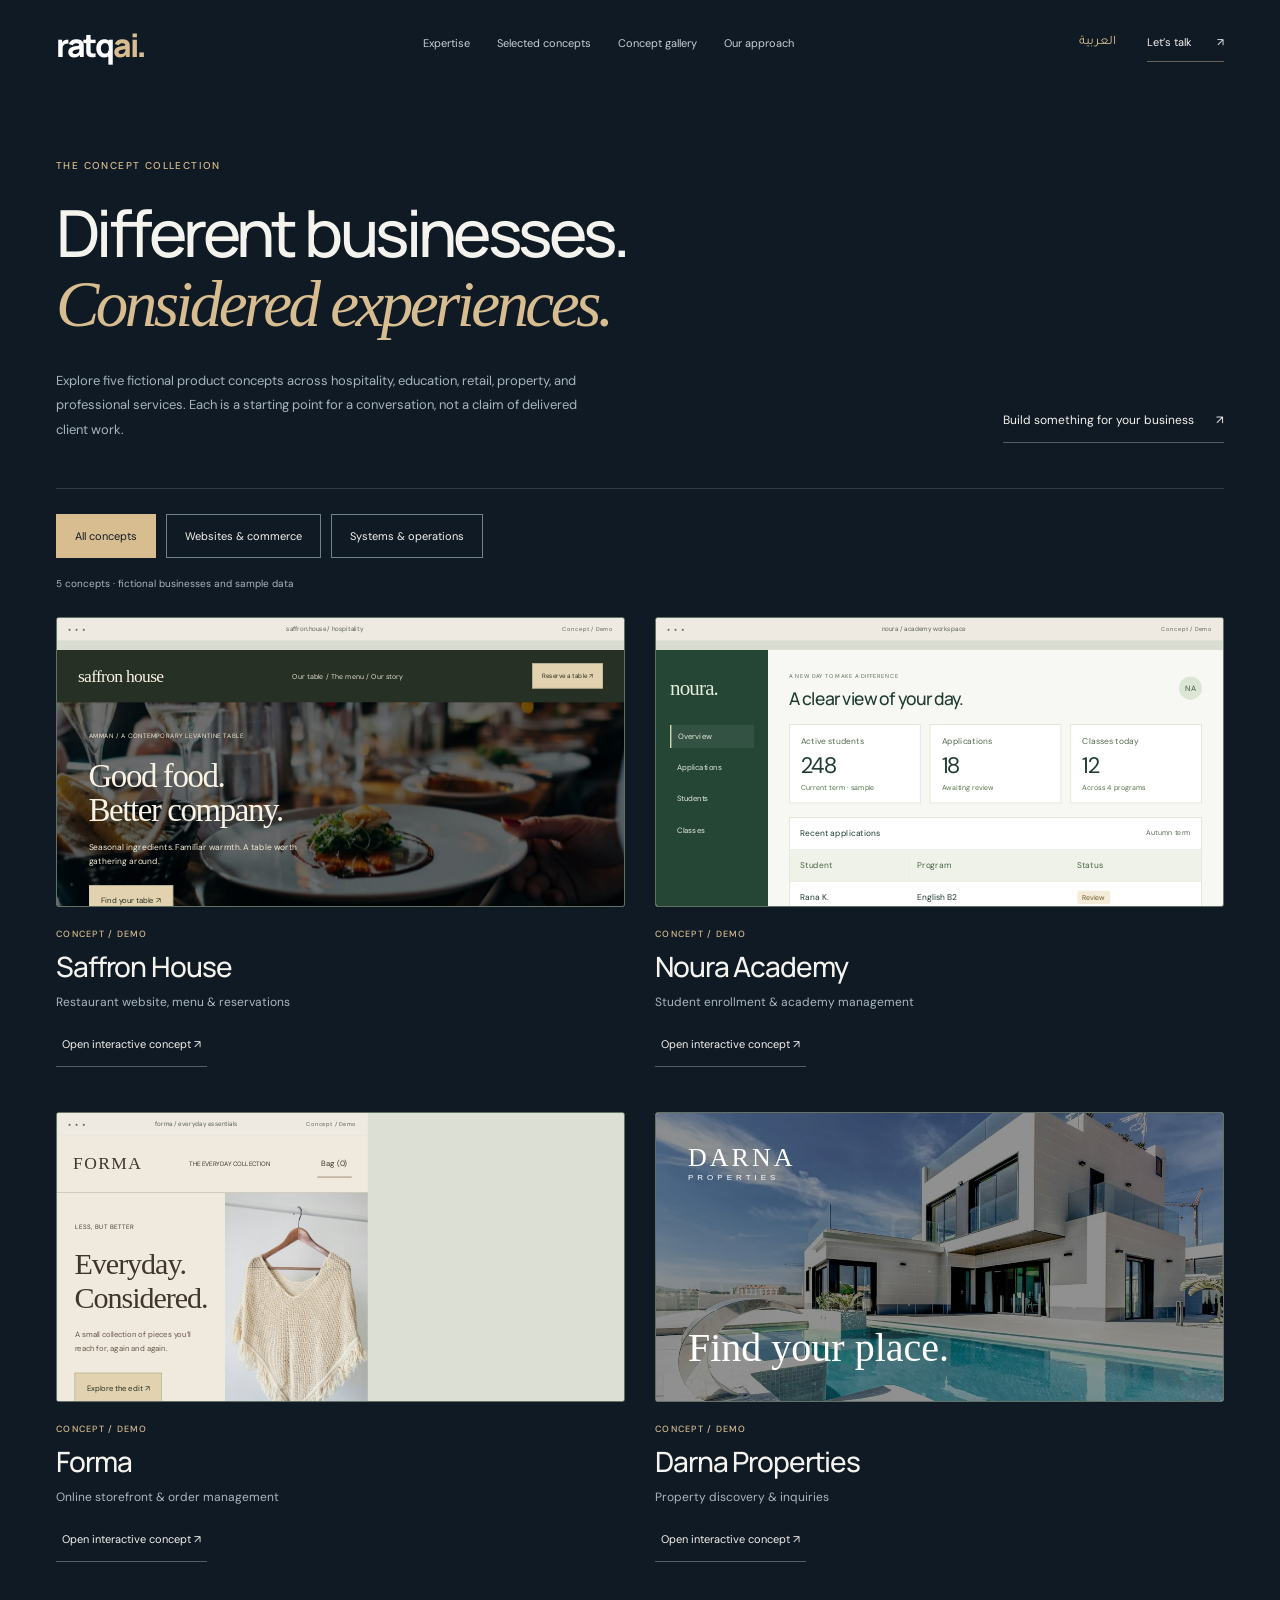
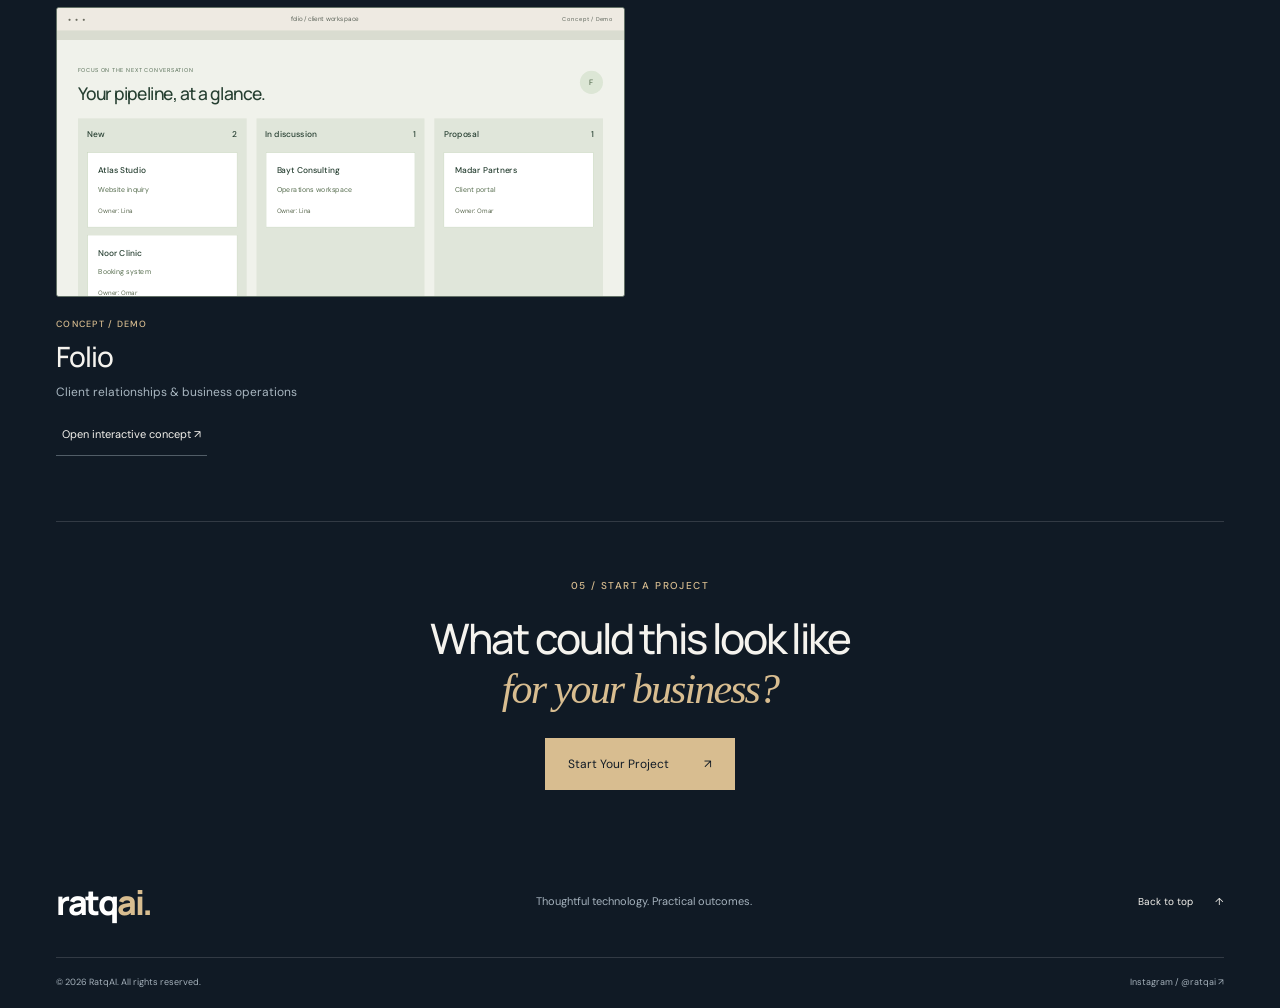
==== commit f1a8078a: "Refine concept visibility, expertise imagery and direct inquiry submissions" ====
--- a/concepts.html
+++ b/concepts.html
@@ -47,7 +47,7 @@
     <link rel="icon" href="favicon.svg" type="image/svg+xml" />
     <link rel="preconnect" href="https://fonts.googleapis.com" />
     <link rel="preconnect" href="https://fonts.gstatic.com" crossorigin />
-    <link rel="stylesheet" href="styles.css?v=31" />
+    <link rel="stylesheet" href="styles.css?v=32" />
   </head>
   <body data-page="concepts">
     <a class="skip-link" href="#main" data-i18n="skip">Skip to content</a>
@@ -106,13 +106,6 @@
           >
         </div>
       </section>
-      <div class="shell gallery-reel">
-        <button class="text-link" data-reel>
-          <span aria-hidden="true">▶</span
-          ><span data-motion-copy="reelLaunch">The work, in motion.</span
-          ><span>00:12</span>
-        </button>
-      </div>
       <section class="gallery-section shell">
         <div class="gallery-filters" role="group" aria-label="Filter concepts">
           <button
@@ -187,40 +180,8 @@
       </p>
       <div id="demo-content"></div>
     </dialog>
-    <dialog id="film-dialog" class="film-dialog" aria-labelledby="film-title">
-      <div class="film-dialog-top">
-        <div>
-          <span class="eyebrow" data-motion-copy="reelEyebrow"
-            >A GLIMPSE OF THE POSSIBILITIES</span
-          >
-          <h2 id="film-title" data-motion-copy="reelTitle">
-            The concept reel.
-          </h2>
-        </div>
-        <button id="close-film" class="close-demo" aria-label="Close film">
-          ×
-        </button>
-      </div>
-      <video
-        id="concept-film"
-        controls
-        muted
-        playsinline
-        preload="none"
-        poster="assets/reel-poster-en.webp"
-      ></video>
-      <div class="film-caption">
-        <p data-motion-copy="reelDescription">
-          A visual study of Saffron House, Noura Academy, and Forma. Fictional
-          Concept / Demo interfaces, not client work.
-        </p>
-        <a href="concepts.html" data-motion-copy="reelExplore"
-          >Explore the interactive concepts ↗</a
-        >
-      </div>
-    </dialog>
     <div class="toast" id="toast" role="status" hidden></div>
-    <script src="script.js?v=31"></script>
-    <script src="motion.js?v=1"></script>
+    <script src="script.js?v=32"></script>
+    <script src="motion.js?v=2"></script>
   </body>
 </html>
--- a/styles.css
+++ b/styles.css
@@ -3399,3 +3399,109 @@
     display: none;
   }
 }
+
+/* Review refinements: visible invitations and service-specific visual context. */
+.hero {
+  grid-template-columns: 1fr;
+}
+.hero-copy {
+  max-width: 850px;
+}
+.service-detail {
+  padding: 0 0 24px 45px;
+}
+.service-detail > p {
+  max-width: 56ch;
+  color: var(--muted);
+  line-height: 1.8;
+  margin: 0 0 22px;
+}
+.service-detail img {
+  display: block;
+  width: 100%;
+  height: auto;
+  aspect-ratio: 8 / 5;
+  object-fit: cover;
+  object-position: top;
+  border: 1px solid #d7d0c4;
+  border-radius: 5px;
+  background: #ece8df;
+}
+html[dir="rtl"] .service-detail {
+  padding: 0 45px 24px 0;
+}
+.case-caption .round-link {
+  display: inline-flex;
+  align-items: center;
+  justify-content: space-between;
+  gap: 24px;
+  min-height: 58px;
+  padding: 10px 22px;
+  background: #152330;
+  color: #fff;
+  border: 1px solid #152330;
+  border-radius: 2px;
+  font-size: 16px;
+  font-weight: 700;
+  white-space: normal;
+}
+.case-caption .round-link > span {
+  font-size: inherit;
+  display: inline;
+}
+.case-caption .round-link > b {
+  width: 32px;
+  height: 32px;
+  border: 0;
+  background: #d8bd90;
+  color: #101a25;
+  flex-shrink: 0;
+}
+.case-caption .round-link:hover {
+  background: #2a3f50;
+  box-shadow: 0 6px 22px #101a2520;
+}
+.portfolio-bridge .button {
+  background: #152330;
+  color: #fff;
+  border-color: #152330;
+  min-height: 64px;
+  padding: 18px 28px;
+  font-size: 17px;
+  font-weight: 700;
+  box-shadow: 0 8px 20px #101a2515;
+}
+.portfolio-bridge .button:hover {
+  background: #2a3f50;
+}
+.project-form button:disabled {
+  opacity: 0.65;
+  cursor: wait;
+}
+.form-honeypot[hidden] {
+  display: none;
+}
+#form-status {
+  padding: 16px;
+  border-inline-start: 2px solid #d8bd90;
+  background: #ffffff08;
+  line-height: 1.7;
+}
+@media (max-width: 650px) {
+  .service-detail {
+    padding-inline-start: 0;
+  }
+  html[dir="rtl"] .service-detail {
+    padding-inline-end: 0;
+  }
+  .case-caption .round-link,
+  .portfolio-bridge .button {
+    width: 100%;
+  }
+  .case-caption .round-link {
+    margin-block-start: 8px;
+  }
+  .hero-copy {
+    max-width: 100%;
+  }
+}
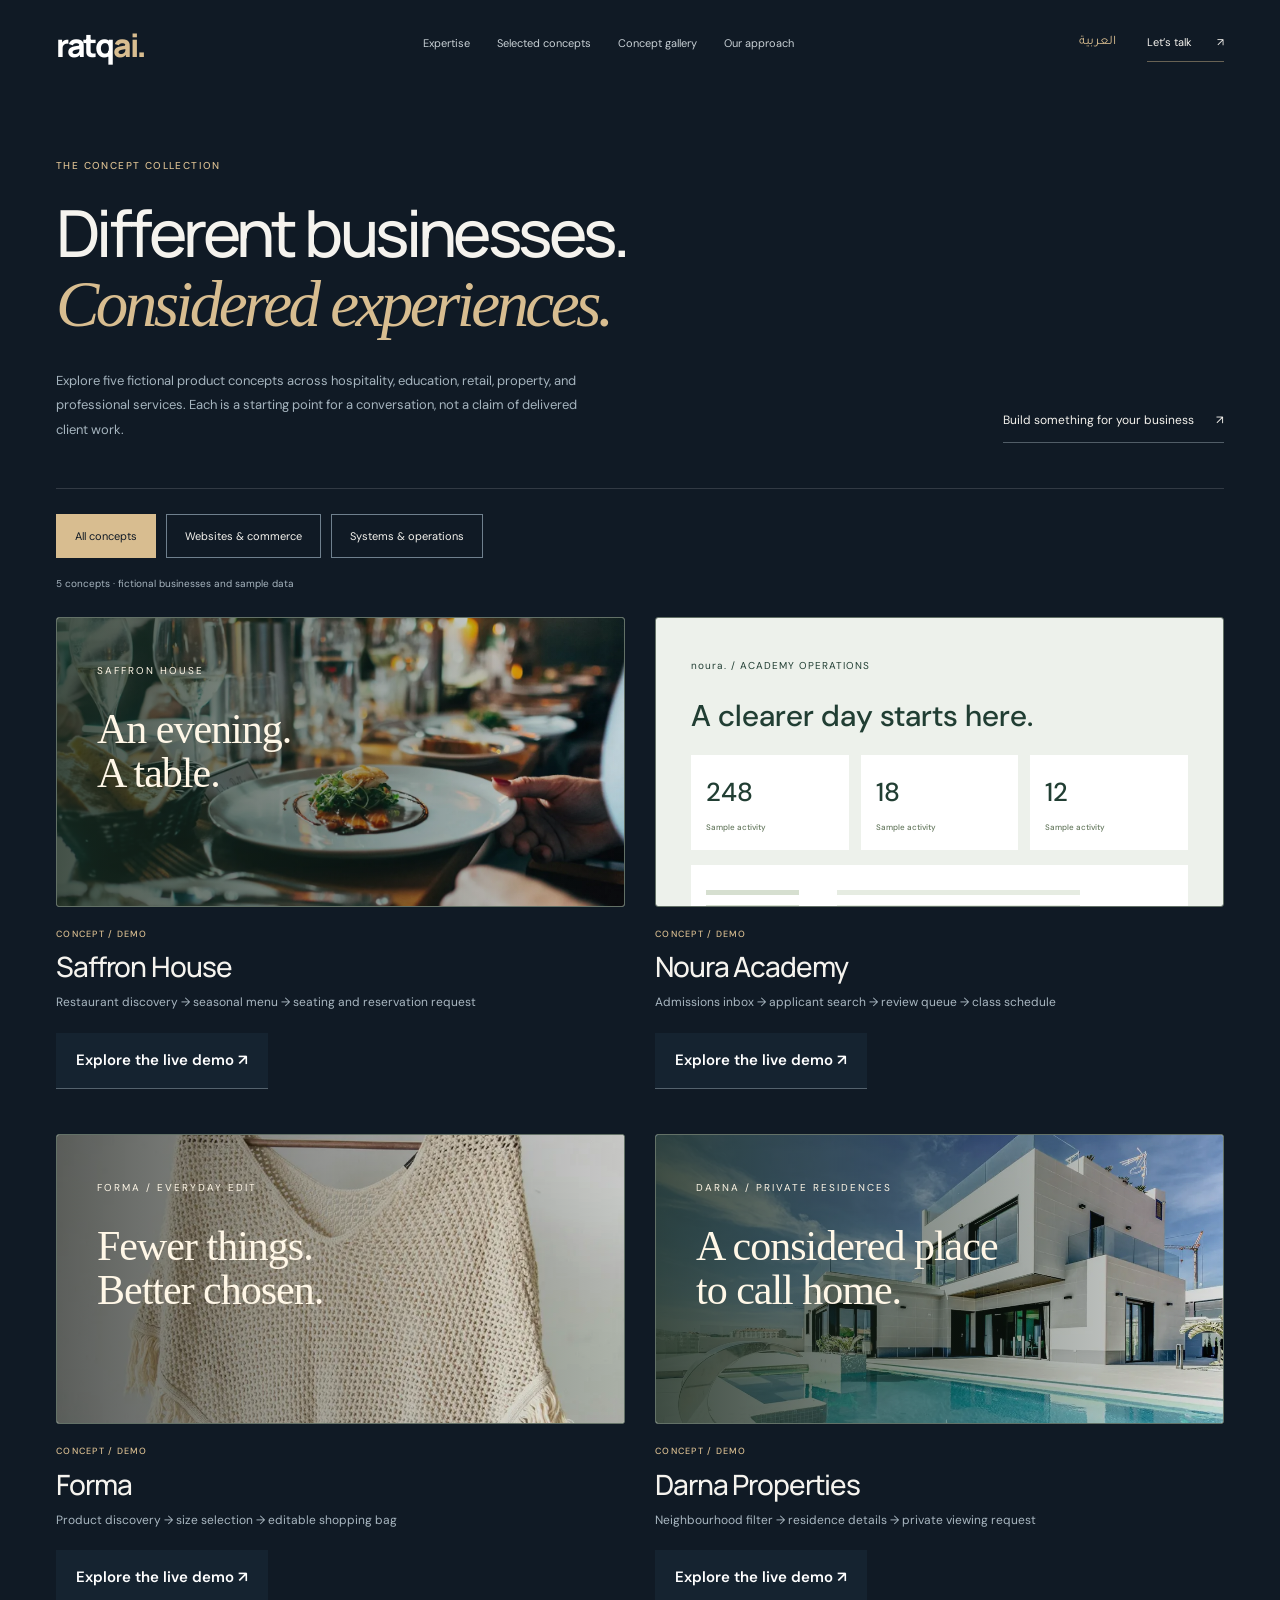
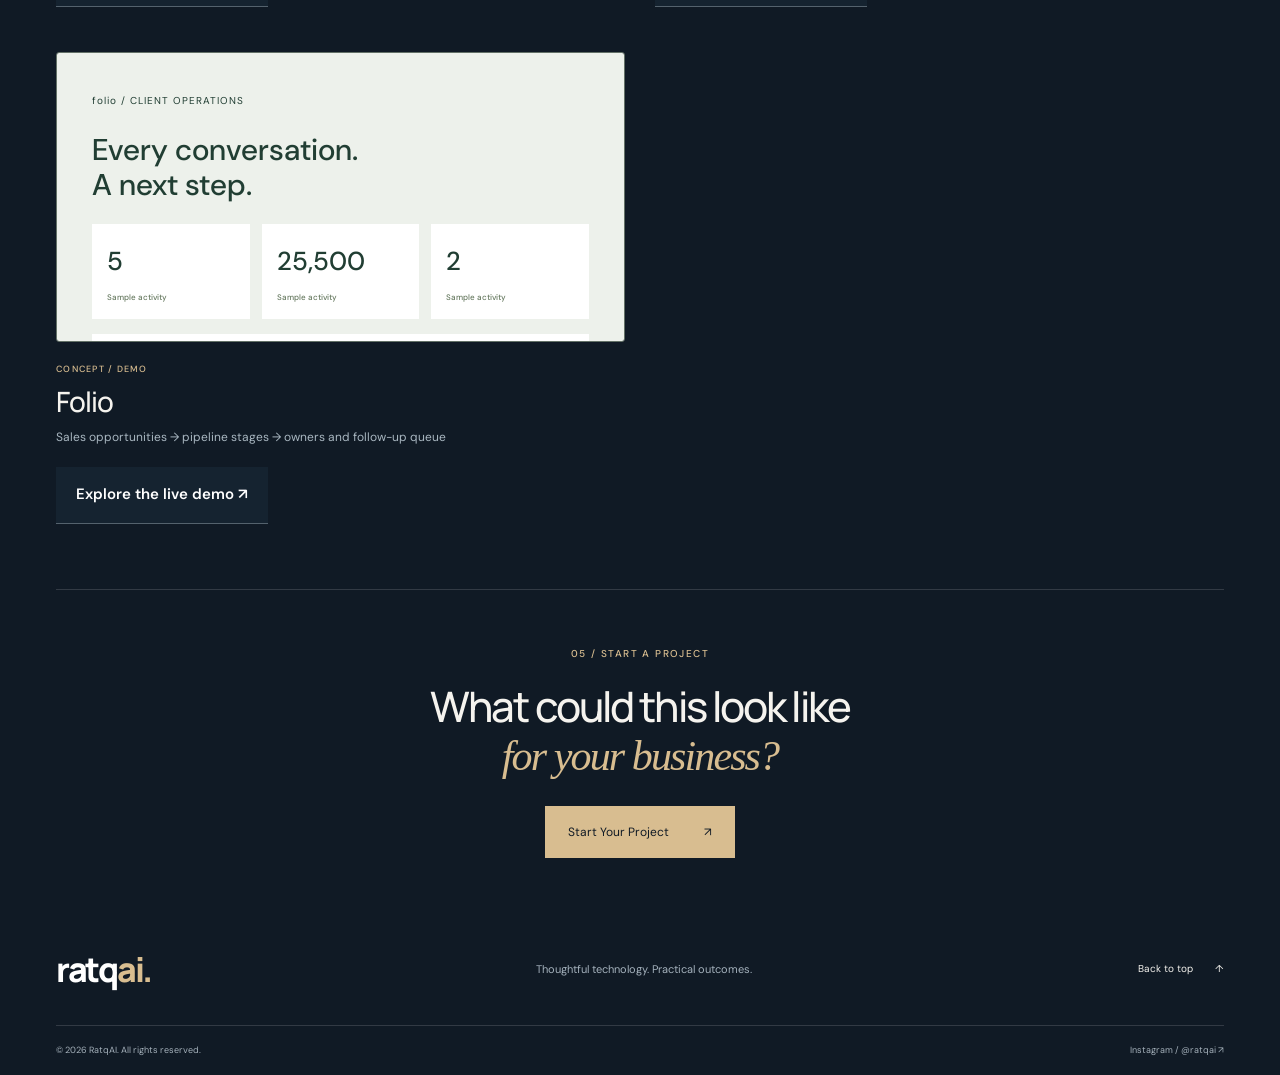
==== commit d850b9a2: "Rebuild sample concepts as distinct interactive business experiences" ====
--- a/concepts.html
+++ b/concepts.html
@@ -48,6 +48,7 @@
     <link rel="preconnect" href="https://fonts.googleapis.com" />
     <link rel="preconnect" href="https://fonts.gstatic.com" crossorigin />
     <link rel="stylesheet" href="styles.css?v=32" />
+    <link rel="stylesheet" href="showcase.css?v=1" />
   </head>
   <body data-page="concepts">
     <a class="skip-link" href="#main" data-i18n="skip">Skip to content</a>
@@ -181,7 +182,8 @@
       <div id="demo-content"></div>
     </dialog>
     <div class="toast" id="toast" role="status" hidden></div>
-    <script src="script.js?v=32"></script>
+    <script src="showcase.js?v=1"></script>
+    <script src="script.js?v=34"></script>
     <script src="motion.js?v=2"></script>
   </body>
 </html>
--- a/showcase.css
+++ b/showcase.css
@@ -0,0 +1,1369 @@
+/* Product concepts: full-size, distinct brand worlds and operational workflows. */
+#demo-dialog.product-showcase {
+  width: min(1420px, 96vw);
+  max-width: 1420px;
+  padding: 0;
+  background: #f8f7f3;
+}
+.product-showcase .dialog-top {
+  padding: 18px 28px;
+  background: #101a25;
+  color: #fff;
+  margin: 0;
+}
+.product-showcase .dialog-top h2 {
+  font-size: 20px;
+}
+.product-showcase .demo-notice {
+  padding: 10px 28px;
+  margin: 0;
+  background: #eae5d9;
+  color: #394347;
+  font-size: 12px;
+}
+.sx {
+  --sx-ink: #202c29;
+  --sx-accent: #9c7750;
+  color: var(--sx-ink);
+  font-family: "DM Sans", sans-serif;
+  background: #f7f5ef;
+  font-size: 15px;
+  line-height: 1.65;
+}
+html[dir="rtl"] .sx {
+  font-family: Tajawal, sans-serif;
+}
+.sx h2,
+.sx h3,
+.sx h4,
+.sx p {
+  margin: 0;
+}
+.sx img {
+  display: block;
+  width: 100%;
+  height: 100%;
+  object-fit: cover;
+}
+.sx button,
+.sx input,
+.sx select {
+  font: inherit;
+}
+.sx button {
+  cursor: pointer;
+}
+.sx button:disabled {
+  opacity: 0.65;
+  cursor: default;
+}
+.sx :focus-visible {
+  outline: 3px solid #ab772f;
+  outline-offset: 4px;
+}
+.sx-nav {
+  display: flex;
+  justify-content: space-between;
+  align-items: center;
+  gap: 24px;
+  padding: 24px 40px;
+  border-bottom: 1px solid #d5d8cd;
+  background: #faf9f6;
+}
+.sx-brand {
+  font-size: 28px;
+  line-height: 1;
+  letter-spacing: -1.5px;
+  font-weight: 700;
+}
+.sx-brand small {
+  display: block;
+  font-size: 8px;
+  letter-spacing: 2px;
+  line-height: 2;
+  margin-top: 8px;
+  font-weight: 500;
+}
+.sx-tabs {
+  display: flex;
+  flex-wrap: wrap;
+  gap: 22px;
+}
+.sx-tabs button {
+  background: none;
+  border: 0;
+  border-bottom: 1px solid transparent;
+  padding: 10px 0;
+  color: #515c57;
+  font-size: 13px;
+  min-height: 44px;
+}
+.sx-tabs button[aria-pressed="true"] {
+  color: #182b23;
+  border-color: currentColor;
+  font-weight: 700;
+}
+.sx-eyebrow {
+  font-size: 10px;
+  letter-spacing: 2px;
+  font-weight: 600;
+  margin-bottom: 20px !important;
+}
+.sx-button {
+  display: inline-flex;
+  align-items: center;
+  justify-content: space-between;
+  gap: 26px;
+  padding: 15px 22px;
+  border: 1px solid var(--sx-ink);
+  color: #fff;
+  background: var(--sx-ink);
+  font-size: 13px !important;
+  min-height: 50px;
+  text-decoration: none;
+  transition:
+    background 0.2s,
+    transform 0.2s;
+}
+.sx-button:hover {
+  background: #3d5147;
+  transform: translateY(-1px);
+}
+.sx-button + .sx-button {
+  margin-inline-start: 12px;
+}
+.sx-chip {
+  background: #e8ede7;
+  color: #344d42;
+  padding: 7px 11px;
+  border-radius: 20px;
+  font-size: 10px;
+  letter-spacing: 0.7px;
+  white-space: nowrap;
+}
+.sx-dining {
+  --sx-ink: #243126;
+}
+.sx-dining .sx-brand,
+.sx-dining h2,
+.sx-dining h3 {
+  font-family: Georgia, serif;
+  font-weight: 400;
+}
+html[dir="rtl"] .sx-dining h2,
+html[dir="rtl"] .sx-dining h3 {
+  font-family: Tajawal, sans-serif;
+}
+.sx-dining-hero {
+  position: relative;
+  height: 620px;
+  overflow: hidden;
+  color: #fff8e9;
+}
+.sx-dining-hero:after {
+  content: "";
+  position: absolute;
+  inset: 0;
+  background: linear-gradient(90deg, #142017c9, #14201710);
+  pointer-events: none;
+}
+.sx-dining-hero > div {
+  position: absolute;
+  z-index: 1;
+  top: 12%;
+  inset-inline-start: 6%;
+  max-width: 660px;
+}
+.sx-dining-hero h2 {
+  font-size: clamp(44px, 5.4vw, 78px);
+  line-height: 1.04;
+  letter-spacing: -2px;
+  margin-bottom: 24px;
+}
+.sx-dining-hero p:not(.sx-eyebrow) {
+  max-width: 390px;
+  margin-bottom: 30px;
+}
+.sx-dining-hero .sx-button {
+  background: #eee6cf;
+  border-color: #eee6cf;
+  color: #203124;
+}
+.sx-photo-credit {
+  position: absolute;
+  z-index: 1;
+  bottom: 20px;
+  inset-inline-end: 30px;
+  font-size: 10px;
+  opacity: 0.8;
+}
+.sx-dining-bottom {
+  display: grid;
+  grid-template-columns: 1fr 1fr auto;
+  align-items: center;
+  gap: 40px;
+  padding: 55px 6%;
+}
+.sx-dining-bottom h3 {
+  font-size: 36px;
+  line-height: 1.2;
+}
+.sx-dining-bottom > p {
+  color: #647063;
+  font-size: 13px;
+}
+.sx-split {
+  display: grid;
+  grid-template-columns: 1fr 1fr;
+  min-height: 680px;
+}
+.sx-reservation-photo {
+  position: relative;
+}
+.sx-reservation-photo:after {
+  content: "";
+  position: absolute;
+  inset: 0;
+  background: #111d1645;
+}
+.sx-reservation-photo > div {
+  position: absolute;
+  z-index: 1;
+  bottom: 50px;
+  inset-inline: 40px;
+  color: white;
+}
+.sx-reservation-photo h2 {
+  font-size: 48px;
+  line-height: 1.2;
+}
+.sx-form-wrap {
+  padding: 50px;
+}
+.sx-form-wrap h2 {
+  font-size: 40px;
+  line-height: 1.2;
+  margin-bottom: 18px;
+}
+.sx-form-wrap > p:not(.sx-eyebrow) {
+  font-size: 13px;
+  color: #5c665d;
+  margin-bottom: 25px;
+}
+.sx-form {
+  display: grid;
+  gap: 18px;
+}
+.sx label {
+  display: grid;
+  gap: 6px;
+  font-size: 12px;
+}
+.sx input,
+.sx select {
+  min-width: 0;
+  width: 100%;
+  border: 1px solid #b9c3b8;
+  background: #fffdf7;
+  color: #243126;
+  padding: 12px;
+  border-radius: 3px;
+  min-height: 44px;
+}
+.sx-pair {
+  display: grid;
+  grid-template-columns: 1fr 1fr;
+  gap: 15px;
+}
+.sx [role="status"] {
+  font-size: 13px;
+  color: #38523e;
+}
+.sx-menu-heading {
+  text-align: center;
+  padding: 60px 25px 30px;
+}
+.sx-menu-heading h2 {
+  font-size: 48px;
+  margin-bottom: 15px;
+}
+.sx-menu-grid {
+  display: grid;
+  grid-template-columns: repeat(3, 1fr);
+  gap: 35px;
+  padding: 30px 5% 55px;
+}
+.sx-menu-grid section > span {
+  color: #8f8c73;
+  font-size: 12px;
+}
+.sx-menu-grid h3 {
+  font-size: 28px;
+  margin: 15px 0 25px;
+}
+.sx-menu-grid article {
+  display: flex;
+  gap: 20px;
+  justify-content: space-between;
+  padding: 22px 0;
+  border-top: 1px solid #d5d8cd;
+}
+.sx-menu-grid h4 {
+  font-size: 15px;
+}
+.sx-menu-grid article p {
+  font-size: 12px;
+  color: #667061;
+  margin-top: 7px;
+}
+.sx-menu-grid article b {
+  white-space: nowrap;
+  font-size: 13px;
+  font-weight: 500;
+}
+.sx-menu-grid + .sx-button {
+  margin: 0 5% 50px;
+}
+.sx-property {
+  background: #f3f0e9;
+  --sx-ink: #342f27;
+}
+.sx-property .sx-brand {
+  font-size: 24px;
+  letter-spacing: 5px;
+  font-weight: 500;
+}
+.sx-property-hero {
+  height: 420px;
+  position: relative;
+  color: white;
+}
+.sx-property-hero:after {
+  content: "";
+  position: absolute;
+  inset: 0;
+  background: linear-gradient(0deg, #151c1bc2, transparent);
+}
+.sx-property-hero > div {
+  position: absolute;
+  bottom: 40px;
+  inset-inline-start: 5%;
+  z-index: 1;
+}
+.sx-property h2 {
+  font:
+    400 56px/1.1 Georgia,
+    serif;
+}
+.sx-property-collection {
+  padding: 45px 5%;
+}
+.sx-property-collection > header {
+  display: flex;
+  align-items: center;
+  justify-content: space-between;
+  gap: 25px;
+  margin-bottom: 30px;
+}
+.sx-property h3 {
+  font:
+    400 32px/1.25 Georgia,
+    serif;
+}
+.sx-property-grid {
+  display: grid;
+  grid-template-columns: repeat(3, 1fr);
+  gap: 25px;
+}
+.sx-property-grid article {
+  background: #faf8f3;
+  border: 1px solid #ddd6c9;
+}
+.sx-property-grid article > img {
+  height: 235px;
+}
+.sx-property-grid article > div {
+  padding: 23px;
+}
+.sx-property h4 {
+  font:
+    400 25px/1.2 Georgia,
+    serif;
+  margin-bottom: 18px;
+}
+.sx-property-grid p {
+  font-size: 12px;
+  margin: 15px 0;
+}
+.sx-property-grid .sx-button {
+  width: 100%;
+  margin-top: 10px;
+}
+.sx-disclaimer {
+  font-size: 11px !important;
+  color: #626c64;
+  margin-top: 24px !important;
+}
+.sx-property-detail {
+  display: grid;
+  grid-template-columns: 1.1fr 1fr;
+  gap: 45px;
+  padding: 50px 5%;
+}
+.sx-property-detail > img {
+  height: 600px;
+}
+.sx-property-detail h2 {
+  font-size: 45px;
+  margin: 15px 0 25px;
+}
+.sx-property-detail strong {
+  font-size: 24px;
+  font-weight: 400;
+}
+.sx-property-specs {
+  display: flex;
+  flex-wrap: wrap;
+  gap: 10px;
+  padding: 20px 0;
+  margin: 20px 0;
+  border-block: 1px solid #d4cec0;
+  font-size: 12px;
+}
+.sx-property-detail p,
+.sx-property-detail ul {
+  color: #66685f;
+  font-size: 14px;
+  margin-bottom: 25px;
+}
+.sx-property-detail .sx-button {
+  margin: 5px 0;
+}
+.sx-property-inquiry > img {
+  height: 100%;
+  min-height: 650px;
+}
+.sx-retail {
+  --sx-ink: #35332e;
+  background: #f4f2ec;
+}
+.sx-retail .sx-brand {
+  font-size: 38px;
+}
+.sx-retail-hero {
+  display: grid;
+  grid-template-columns: 1fr 1fr;
+  min-height: 530px;
+  background: #e8e3d8;
+}
+.sx-retail-hero > div {
+  padding: 65px 12%;
+  display: flex;
+  flex-direction: column;
+  justify-content: center;
+}
+.sx-retail h2 {
+  font-size: clamp(44px, 5vw, 72px);
+  font-weight: 400;
+  line-height: 1.03;
+  letter-spacing: -3px;
+  margin-bottom: 25px;
+}
+.sx-retail-hero p {
+  max-width: 350px;
+  color: #656359;
+}
+.sx-retail-hero span {
+  margin-top: 55px;
+  font-size: 9px;
+  letter-spacing: 2px;
+}
+.sx-retail-hero > img {
+  max-height: 600px;
+}
+.sx-product {
+  display: grid;
+  grid-template-columns: 1fr 1fr;
+  gap: 70px;
+  padding: 70px 8%;
+}
+.sx-product-photo {
+  position: relative;
+  background: #e9e5db;
+}
+.sx-product-photo img {
+  height: 530px;
+  object-position: 35%;
+}
+.sx-product-photo > span {
+  position: absolute;
+  bottom: 20px;
+  inset-inline-start: 20px;
+  background: #ffffffd9;
+  padding: 10px;
+  font-size: 9px;
+  letter-spacing: 1px;
+}
+.sx-product h3 {
+  font-size: 35px;
+  line-height: 1.2;
+  margin-bottom: 20px;
+  font-weight: 400;
+}
+.sx-product strong {
+  font-size: 22px;
+  font-weight: 400;
+}
+.sx-product p {
+  font-size: 13px;
+  margin: 20px 0;
+  color: #676459;
+}
+.sx-size {
+  margin: 25px 0 15px;
+}
+.sx-product .sx-button {
+  width: 100%;
+}
+.sx-product details {
+  border-top: 1px solid #d6d0c5;
+  padding: 17px 0;
+  font-size: 13px;
+}
+.sx-product summary {
+  cursor: pointer;
+}
+.sx-bag {
+  max-width: 900px;
+  margin: auto;
+  padding: 60px 40px;
+  min-height: 650px;
+}
+.sx-bag h2 {
+  font-size: 50px;
+  margin-bottom: 45px;
+}
+.sx-bag-line {
+  display: grid;
+  grid-template-columns: 110px 1fr auto;
+  gap: 25px;
+  align-items: center;
+  border-block: 1px solid #d6d0c5;
+  padding: 25px 0;
+}
+.sx-bag-line img {
+  height: 130px;
+}
+.sx-bag-total {
+  display: flex;
+  justify-content: space-between;
+  margin: 30px 0;
+  font-size: 22px;
+}
+.sx-feedback {
+  padding: 20px 0;
+  font-size: 13px;
+}
+.sx-system {
+  background: #edf1ee;
+  --sx-ink: #193c34;
+}
+.sx-system .sx-nav {
+  background: #163e35;
+  color: white;
+  border: 0;
+}
+.sx-system .sx-tabs button {
+  color: #c6d9cf;
+}
+.sx-system .sx-tabs button[aria-pressed="true"] {
+  color: white;
+}
+.sx-system .sx-brand {
+  font-size: 35px;
+}
+.sx-workspace {
+  padding: 40px;
+}
+.sx-heading {
+  display: flex;
+  justify-content: space-between;
+  align-items: flex-start;
+  gap: 25px;
+  margin-bottom: 35px;
+}
+.sx-heading h2 {
+  font-size: 38px;
+  font-weight: 500;
+  letter-spacing: -1.5px;
+  line-height: 1.2;
+  margin-bottom: 12px;
+}
+.sx-heading p:not(.sx-eyebrow) {
+  font-size: 13px;
+  color: #64766d;
+  max-width: 600px;
+}
+.sx-metrics {
+  display: grid;
+  grid-template-columns: repeat(4, 1fr);
+  gap: 18px;
+  margin-bottom: 30px;
+}
+.sx-metrics article {
+  background: #fbfcf9;
+  padding: 23px;
+  border: 1px solid #d9e1da;
+  border-radius: 8px;
+}
+.sx-metrics span {
+  display: block;
+  font-size: 12px;
+  color: #51665a;
+}
+.sx-metrics strong {
+  display: block;
+  font-size: 35px;
+  font-weight: 500;
+  margin: 12px 0;
+  letter-spacing: -1px;
+}
+.sx-metrics small {
+  font-size: 9px;
+  color: #6c7b70;
+}
+.sx-operation-grid {
+  display: grid;
+  grid-template-columns: 1.8fr 1fr;
+  gap: 22px;
+}
+.sx-panel {
+  background: #fcfdfb;
+  border: 1px solid #d9e1da;
+  padding: 25px;
+  border-radius: 8px;
+}
+.sx-panel h3 {
+  font-size: 19px;
+  line-height: 1.4;
+  margin-bottom: 15px;
+}
+.sx-panel p {
+  font-size: 13px;
+  color: #627168;
+  margin: 20px 0;
+}
+.sx-panel-heading {
+  display: flex;
+  align-items: center;
+  gap: 20px;
+  justify-content: space-between;
+  margin-bottom: 20px;
+}
+.sx-search input {
+  padding: 8px 12px;
+  min-height: 36px;
+  font-size: 12px;
+}
+.sx-table-wrap {
+  overflow-x: auto;
+}
+.sx table {
+  width: 100%;
+  border-collapse: collapse;
+  text-align: start;
+  white-space: nowrap;
+  font-size: 12px;
+}
+.sx th {
+  text-align: start;
+  font-size: 10px;
+  font-weight: 500;
+  color: #6e7b73;
+  background: #f3f6f0;
+}
+.sx th,
+.sx td {
+  padding: 17px 12px;
+  border-bottom: 1px solid #e7ebe4;
+}
+.sx-avatar {
+  display: inline-grid;
+  place-items: center;
+  width: 27px;
+  height: 27px;
+  background: #e7eede;
+  border-radius: 50%;
+  margin-inline-end: 9px;
+  color: #284736;
+  font-size: 11px;
+}
+.sx-status {
+  display: inline-block;
+  background: #fff2d8;
+  color: #775422;
+  font-size: 10px;
+  padding: 4px 10px;
+  border-radius: 20px;
+}
+.sx-status.accepted {
+  background: #e5efe3;
+  color: #355a3b;
+}
+.sx-admission {
+  background: #e0e9d9;
+  padding: 28px;
+}
+.sx-admission h3 {
+  font-size: 30px;
+  margin-top: 22px;
+  font-weight: 500;
+}
+.sx-system-footer {
+  display: flex;
+  justify-content: space-between;
+  gap: 20px;
+  font-size: 9px;
+  color: #597264;
+  padding-top: 35px;
+  letter-spacing: 1px;
+}
+.sx-schedule-row {
+  display: grid;
+  grid-template-columns: 90px 1fr auto;
+  gap: 20px;
+  align-items: center;
+  padding: 22px 0;
+  border-top: 1px solid #e1e7dc;
+  font-size: 12px;
+}
+.sx-schedule-row small {
+  display: block;
+  color: #708074;
+}
+.sx-folio {
+  --sx-ink: #303e62;
+  background: #eef0f6;
+}
+.sx-folio .sx-nav {
+  background: #202d4b;
+}
+.sx-folio .sx-chip {
+  background: #e2e6f1;
+  color: #3c4c71;
+}
+.sx-folio .sx-metrics article,
+.sx-folio .sx-panel {
+  border-color: #dce0eb;
+}
+.sx-board {
+  display: grid;
+  grid-template-columns: repeat(4, 1fr);
+  gap: 18px;
+}
+.sx-board > section {
+  background: #e2e6ef;
+  padding: 14px;
+  border-radius: 7px;
+  min-height: 390px;
+}
+.sx-board > section > header {
+  display: flex;
+  justify-content: space-between;
+  align-items: center;
+  padding: 5px 4px 20px;
+}
+.sx-board h3 {
+  font-size: 13px;
+  font-weight: 600;
+}
+.sx-board > section > header > span {
+  font-size: 10px;
+  background: #f7f8fb;
+  border-radius: 50%;
+  padding: 2px 8px;
+}
+.sx-deal {
+  background: #fff;
+  border: 1px solid #d9dfeb;
+  border-radius: 6px;
+  padding: 18px;
+  margin-bottom: 14px;
+  box-shadow: 0 3px 5px #20314d05;
+}
+.sx-deal-type {
+  font-size: 8px;
+  letter-spacing: 1px;
+  color: #617290;
+}
+.sx-deal h4 {
+  font-size: 18px;
+  margin-top: 12px;
+  font-weight: 500;
+}
+.sx-deal p {
+  font-size: 11px;
+  color: #758099;
+  margin: 7px 0 15px;
+}
+.sx-deal strong {
+  font-size: 15px;
+  font-weight: 600;
+}
+.sx-deal footer {
+  border-top: 1px solid #edf0f6;
+  padding-top: 13px;
+  margin-top: 18px;
+  font-size: 10px;
+  color: #68768b;
+}
+.sx-deal .sx-button {
+  width: 100%;
+  margin-top: 18px;
+  font-size: 10px !important;
+  padding: 10px;
+  min-height: 40px;
+  gap: 5px;
+}
+/* Full-size homepage case-study covers. */
+.sx-cover {
+  width: 100%;
+  position: relative;
+  min-height: 460px;
+  overflow: hidden;
+}
+.sx-cover-dining > img {
+  position: absolute;
+  inset: 0;
+  width: 100%;
+  height: 100%;
+  object-fit: cover;
+}
+.sx-cover-dining:after {
+  content: "";
+  position: absolute;
+  inset: 0;
+  background: linear-gradient(90deg, #17281cce, #17281c10);
+}
+.sx-cover-dining > div {
+  position: relative;
+  z-index: 1;
+  padding: 50px 7%;
+  color: #fff7e7;
+}
+.sx-cover span {
+  font-size: 10px;
+  letter-spacing: 2px;
+}
+.sx-cover h4 {
+  font:
+    400 64px/1.05 Georgia,
+    serif;
+  letter-spacing: -1px;
+  margin: 35px 0;
+}
+.sx-cover-dining b {
+  font-size: 10px;
+  letter-spacing: 1px;
+  border-bottom: 1px solid #e4d3b2;
+  padding-bottom: 12px;
+}
+.sx-cover-system {
+  display: grid;
+  grid-template-columns: 190px 1fr;
+  background: #f0f3eb;
+  color: #213e33;
+}
+.sx-cover-sidebar {
+  padding: 35px 25px;
+  background: #173c33;
+  color: #e9f0e1;
+  display: flex;
+  flex-direction: column;
+  gap: 30px;
+}
+.sx-cover-sidebar b {
+  font-size: 32px;
+  margin-bottom: 30px;
+}
+.sx-cover-sidebar span {
+  font-size: 11px;
+  letter-spacing: 0;
+}
+.sx-cover-system > div:not(.sx-cover-sidebar) {
+  padding: 40px;
+}
+.sx-cover-system h4 {
+  font:
+    500 40px/1.1 "DM Sans",
+    sans-serif;
+  margin: 20px 0;
+  letter-spacing: -1px;
+}
+.sx-cover-metrics {
+  display: grid;
+  grid-template-columns: repeat(3, 1fr);
+  gap: 15px;
+}
+.sx-cover-metrics > div {
+  padding: 20px;
+  background: #fff;
+  border: 1px solid #d9e3d5;
+  font-size: 10px;
+}
+.sx-cover-metrics b {
+  display: block;
+  font-size: 30px;
+  font-weight: 500;
+  margin-bottom: 8px;
+}
+.sx-cover-table {
+  margin-top: 20px;
+  background: white;
+  padding: 10px 20px;
+}
+.sx-cover-table p {
+  display: grid;
+  grid-template-columns: 1fr 1fr auto;
+  gap: 15px;
+  padding: 12px 0;
+  border-bottom: 1px solid #e9ede3;
+  font-size: 11px;
+}
+.sx-cover-table span {
+  letter-spacing: 0;
+  font-size: 11px;
+}
+.sx-cover-table em {
+  font-style: normal;
+  color: #587a4e;
+}
+.concept-thumbnail.sx-thumbnail {
+  padding: 0;
+}
+.concept-thumbnail.sx-thumbnail > div {
+  width: 100%;
+  transform: none;
+  min-height: 330px;
+  height: 100%;
+}
+.sx-thumbnail .sx-cover h4 {
+  font-size: 42px;
+  margin: 25px 0;
+}
+.sx-thumbnail .sx-cover-dining > div {
+  padding: 40px;
+}
+.sx-cover-retail:after {
+  background: linear-gradient(90deg, #181b14a8, #181b1400);
+}
+.sx-mini-system {
+  background: #edf1eb;
+  padding: 35px;
+  color: #213e33;
+}
+.sx-mini-system > span {
+  font-size: 10px;
+  letter-spacing: 1px;
+}
+.sx-mini-system h4 {
+  font:
+    500 30px/1.15 "DM Sans",
+    sans-serif;
+  margin: 22px 0;
+}
+.sx-mini-cards {
+  display: grid;
+  grid-template-columns: repeat(3, 1fr);
+  gap: 12px;
+}
+.sx-mini-cards > b {
+  background: white;
+  padding: 15px;
+  font-size: 26px;
+  font-weight: 500;
+}
+.sx-mini-cards small {
+  display: block;
+  font-size: 8px;
+  color: #65785e;
+  margin-top: 7px;
+}
+.sx-mini-lines {
+  background: #fff;
+  padding: 15px;
+  margin-top: 15px;
+}
+.sx-mini-lines i {
+  display: block;
+  height: 5px;
+  margin: 10px 0;
+  background: linear-gradient(
+    90deg,
+    #d6dfd0 20%,
+    transparent 20% 28%,
+    #e6ece2 28% 80%,
+    transparent 80%
+  );
+}
+html[dir="rtl"] .sx h2,
+html[dir="rtl"] .sx h3,
+html[dir="rtl"] .sx h4,
+html[dir="rtl"] .sx-cover h4 {
+  font-family: Tajawal, sans-serif;
+  letter-spacing: 0;
+}
+html[dir="rtl"] .sx-dining-hero:after,
+html[dir="rtl"] .sx-cover-dining:after {
+  transform: scaleX(-1);
+}
+@media (max-width: 1000px) {
+  .sx-dining-bottom {
+    grid-template-columns: 1fr 1fr;
+  }
+  .sx-dining-bottom > .sx-button {
+    justify-self: start;
+  }
+  .sx-workspace {
+    padding: 25px;
+  }
+  .sx-operation-grid {
+    grid-template-columns: 1fr;
+  }
+  .sx-board {
+    grid-template-columns: repeat(2, 1fr);
+  }
+  .sx-property-grid {
+    grid-template-columns: repeat(2, 1fr);
+  }
+  .sx-form-wrap {
+    padding: 30px;
+  }
+  .sx-product {
+    gap: 35px;
+    padding: 45px;
+  }
+  .sx-cover-system {
+    grid-template-columns: 150px 1fr;
+  }
+  .sx-cover-system > div:not(.sx-cover-sidebar) {
+    padding: 25px;
+  }
+}
+@media (max-width: 650px) {
+  #demo-dialog.product-showcase {
+    width: 100%;
+    max-width: 100%;
+    max-height: 100dvh;
+    border: 0;
+    border-radius: 0;
+  }
+  .product-showcase .dialog-top {
+    padding: 14px 18px;
+  }
+  .product-showcase .dialog-top h2 {
+    font-size: 16px;
+  }
+  .product-showcase .demo-notice {
+    padding: 10px 18px;
+    font-size: 10px;
+  }
+  .sx-nav {
+    padding: 20px;
+    display: block;
+  }
+  .sx-brand {
+    font-size: 26px;
+  }
+  .sx-tabs {
+    gap: 20px;
+    margin-top: 15px;
+  }
+  .sx-tabs button {
+    font-size: 11px;
+    padding: 8px 0;
+  }
+  .sx-dining-hero {
+    height: 530px;
+  }
+  .sx-dining-hero > div {
+    inset-inline: 24px;
+    top: 45px;
+  }
+  .sx-dining-hero h2 {
+    font-size: 48px;
+  }
+  .sx-dining-hero p:not(.sx-eyebrow) {
+    font-size: 13px;
+  }
+  .sx-eyebrow {
+    font-size: 8px;
+    letter-spacing: 1.5px;
+  }
+  .sx-photo-credit {
+    font-size: 8px;
+    inset-inline: 24px;
+    bottom: 15px;
+  }
+  .sx-dining-bottom {
+    grid-template-columns: 1fr;
+    padding: 30px 24px;
+    gap: 22px;
+  }
+  .sx-dining-bottom h3 {
+    font-size: 32px;
+  }
+  .sx-split {
+    grid-template-columns: 1fr;
+  }
+  .sx-reservation-photo {
+    height: 280px;
+  }
+  .sx-reservation-photo > div {
+    inset-inline: 25px;
+    bottom: 25px;
+  }
+  .sx-reservation-photo h2 {
+    font-size: 34px;
+  }
+  .sx-form-wrap {
+    padding: 28px 22px;
+  }
+  .sx-form-wrap h2 {
+    font-size: 32px;
+  }
+  .sx-menu-grid {
+    grid-template-columns: 1fr;
+    padding: 20px 25px;
+    gap: 22px;
+  }
+  .sx-menu-heading h2 {
+    font-size: 36px;
+  }
+  .sx-menu-heading {
+    padding: 35px 25px 20px;
+  }
+  .sx-property-hero {
+    height: 330px;
+  }
+  .sx-property h2 {
+    font-size: 41px;
+  }
+  .sx-property-collection {
+    padding: 30px 22px;
+  }
+  .sx-property-collection > header {
+    display: block;
+  }
+  .sx-property-collection header label {
+    margin-top: 22px;
+  }
+  .sx-property h3 {
+    font-size: 29px;
+  }
+  .sx-property-grid {
+    grid-template-columns: 1fr;
+  }
+  .sx-property-detail {
+    grid-template-columns: 1fr;
+    padding: 25px;
+    gap: 28px;
+  }
+  .sx-property-detail > img {
+    height: 300px;
+  }
+  .sx-property-detail h2 {
+    font-size: 34px;
+  }
+  .sx-property-inquiry > img {
+    min-height: 0;
+    height: 280px;
+  }
+  .sx-retail-hero {
+    grid-template-columns: 1fr;
+    min-height: 0;
+  }
+  .sx-retail-hero > div {
+    padding: 35px 25px;
+  }
+  .sx-retail h2 {
+    font-size: 48px;
+    letter-spacing: -2px;
+  }
+  .sx-retail-hero > img {
+    height: 330px;
+  }
+  .sx-retail-hero span {
+    margin-top: 25px;
+  }
+  .sx-product {
+    grid-template-columns: 1fr;
+    padding: 30px 22px;
+    gap: 30px;
+  }
+  .sx-product-photo img {
+    height: 320px;
+  }
+  .sx-bag {
+    padding: 30px 22px;
+  }
+  .sx-bag h2 {
+    font-size: 36px;
+  }
+  .sx-bag-line {
+    grid-template-columns: 75px 1fr;
+    gap: 15px;
+  }
+  .sx-bag-line > strong {
+    grid-column: 2;
+  }
+  .sx-bag .sx-button {
+    margin: 8px 0;
+    width: 100%;
+  }
+  .sx-workspace {
+    padding: 25px 18px;
+  }
+  .sx-heading {
+    display: block;
+  }
+  .sx-heading h2 {
+    font-size: 29px;
+  }
+  .sx-heading .sx-chip {
+    display: inline-block;
+    margin-top: 15px;
+  }
+  .sx-metrics {
+    grid-template-columns: 1fr 1fr;
+    gap: 10px;
+  }
+  .sx-metrics article {
+    padding: 16px;
+  }
+  .sx-metrics strong {
+    font-size: 29px;
+  }
+  .sx-metrics small {
+    font-size: 8px;
+  }
+  .sx-panel {
+    padding: 20px 15px;
+    min-width: 0;
+  }
+  .sx-panel-heading {
+    display: block;
+  }
+  .sx-search {
+    margin-top: 15px;
+  }
+  .sx-system-footer {
+    flex-wrap: wrap;
+    font-size: 8px;
+  }
+  .sx-schedule-row {
+    grid-template-columns: 65px 1fr;
+    gap: 10px;
+  }
+  .sx-schedule-row > span {
+    grid-column: 2;
+    justify-self: start;
+  }
+  .sx-board {
+    grid-template-columns: 1fr;
+  }
+  .sx-board > section {
+    min-height: 0;
+  }
+  .sx-deal h4 {
+    font-size: 19px;
+  }
+  .sx-cover {
+    min-height: 380px;
+  }
+  .sx-cover h4 {
+    font-size: 46px;
+  }
+  .sx-cover-dining > div {
+    padding: 35px 24px;
+  }
+  .sx-cover-system {
+    grid-template-columns: 1fr;
+  }
+  .sx-cover-sidebar {
+    display: none;
+  }
+  .sx-cover-system > div:not(.sx-cover-sidebar) {
+    padding: 25px 20px;
+  }
+  .sx-cover-system h4 {
+    font-size: 34px;
+  }
+  .sx-cover-metrics {
+    gap: 8px;
+  }
+  .sx-cover-metrics > div {
+    padding: 12px 10px;
+    font-size: 8px;
+  }
+  .sx-cover-metrics b {
+    font-size: 26px;
+  }
+  .sx-cover-table {
+    padding: 8px 12px;
+  }
+  .sx-cover-table p,
+  .sx-cover-table span {
+    font-size: 9px;
+  }
+  .sx-thumbnail .sx-cover h4 {
+    font-size: 34px;
+  }
+  .sx-thumbnail .sx-cover-dining > div {
+    padding: 30px 24px;
+  }
+  .sx-mini-system {
+    padding: 25px;
+  }
+  .sx-mini-system h4 {
+    font-size: 26px;
+  }
+  .sx-mini-cards > b {
+    padding: 10px;
+    font-size: 23px;
+  }
+}
+@media (prefers-reduced-motion: reduce) {
+  .sx-button {
+    transition: none;
+  }
+  .sx-button:hover {
+    transform: none;
+  }
+}
+.concept-card-caption > .text-link {
+  display: flex;
+  justify-content: space-between;
+  padding: 15px 20px;
+  background: #152330;
+  color: white;
+  font-size: 15px;
+  font-weight: 600;
+  margin-top: 20px;
+  min-height: 54px;
+}
+.product-showcase .dialog-top {
+  position: sticky;
+  top: 0;
+  z-index: 10;
+}
+.product-showcase .dialog-top .eyebrow {
+  color: #d8bd90;
+}
+.sx-heading p:not(.sx-eyebrow) {
+  color: #526354;
+}
+.sx-metrics small {
+  color: #526354;
+  font-size: 10px;
+}
